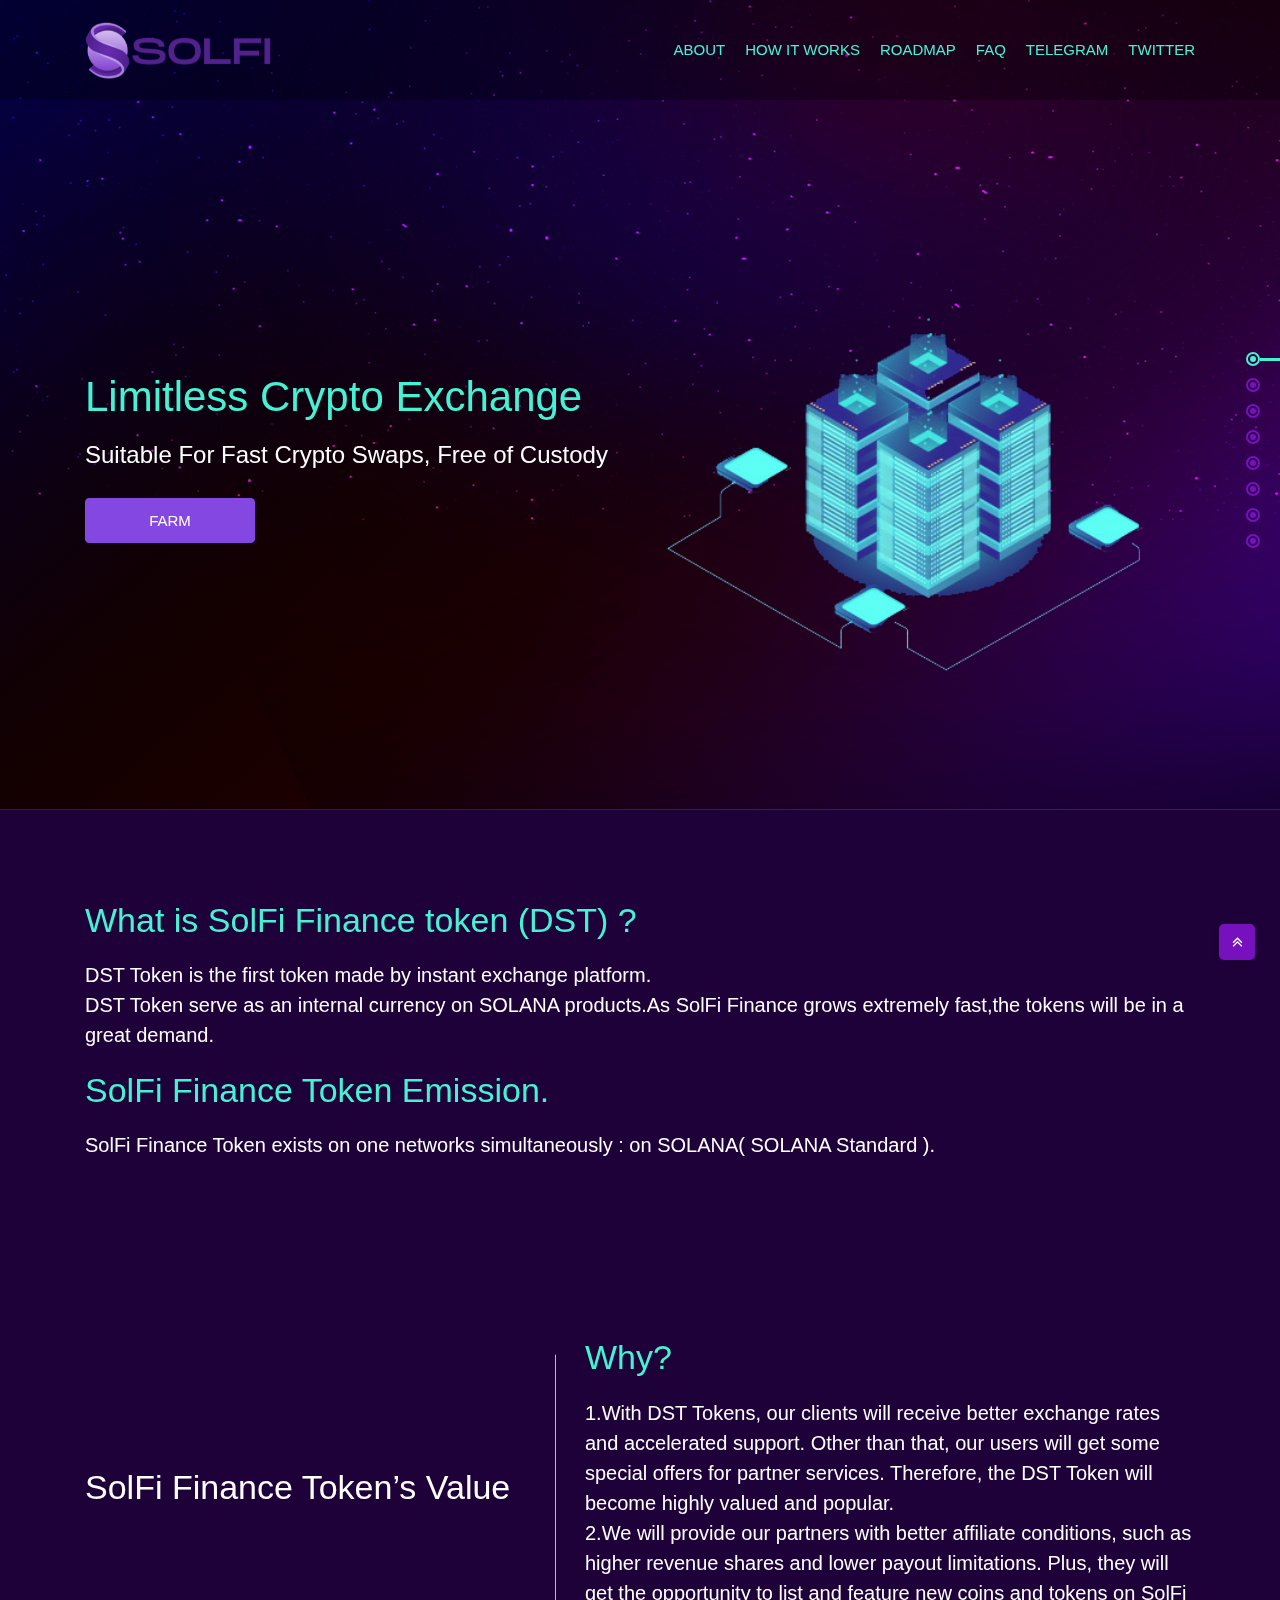
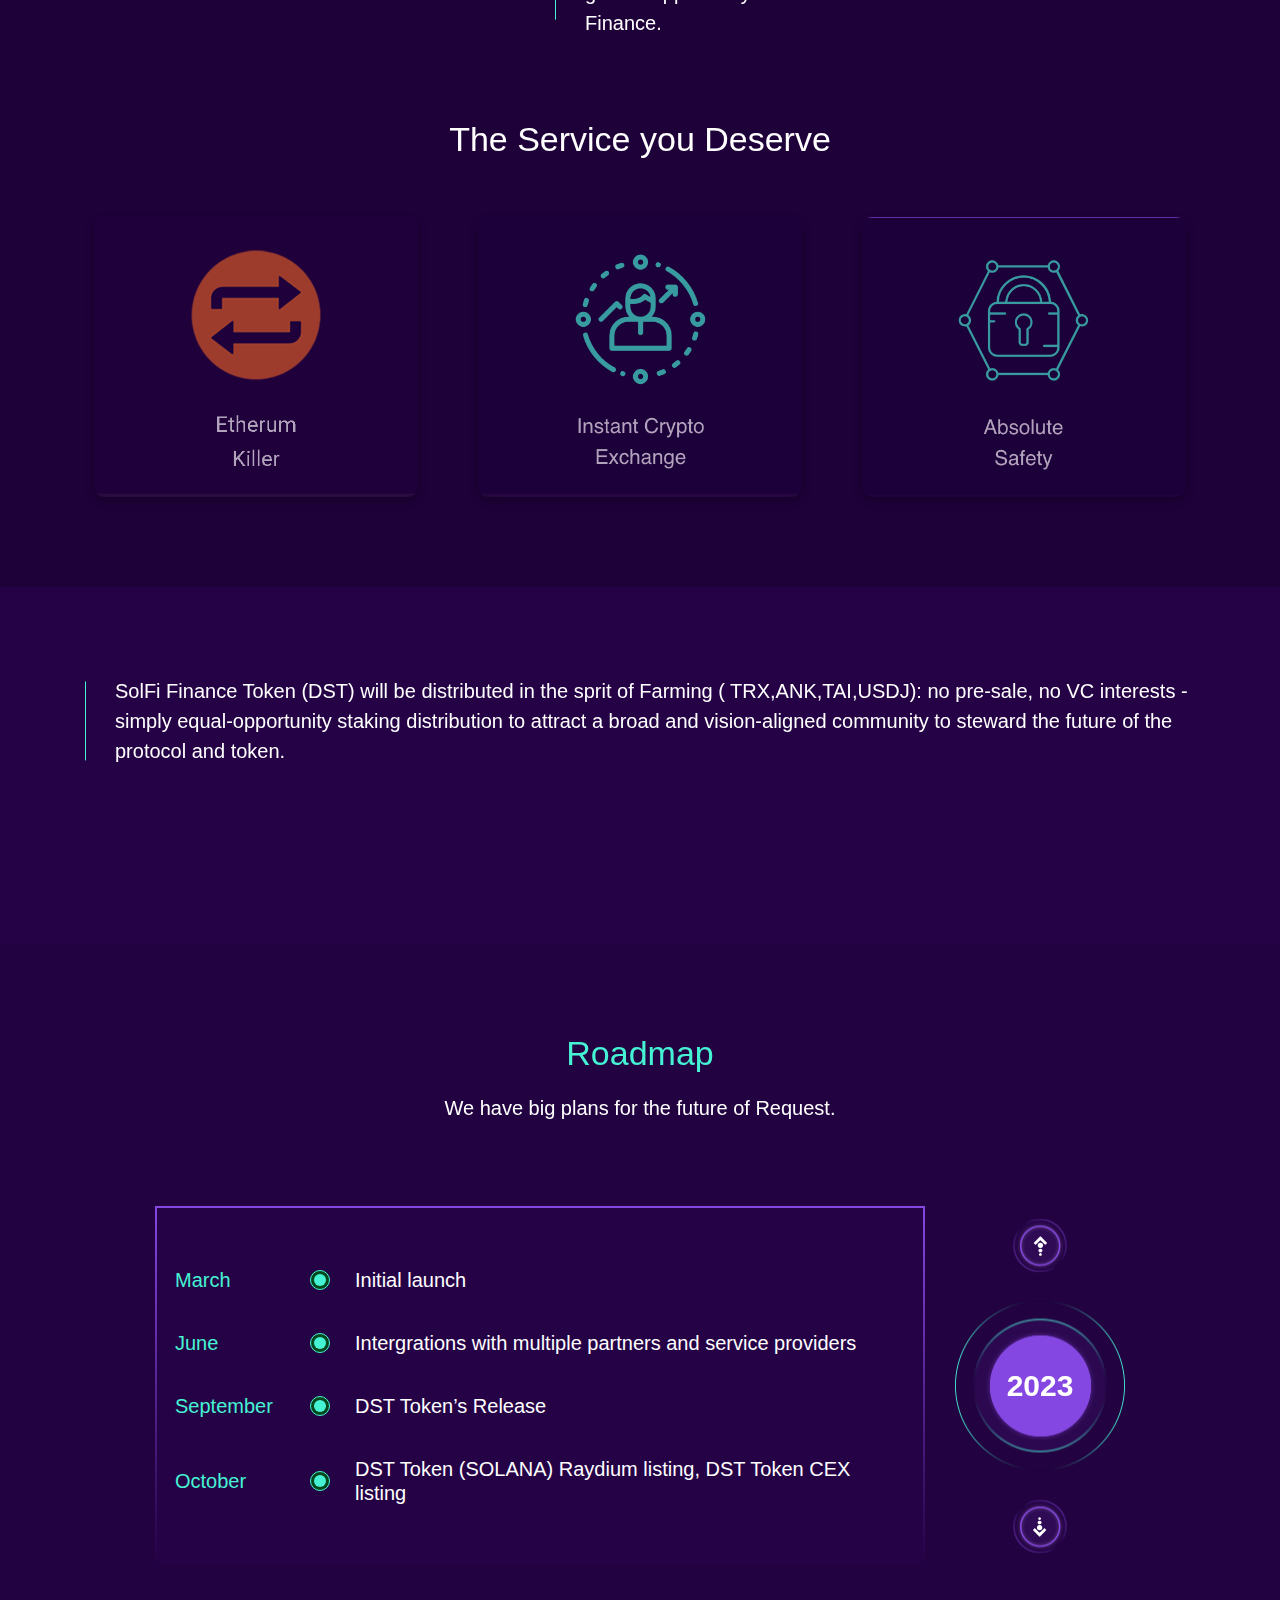
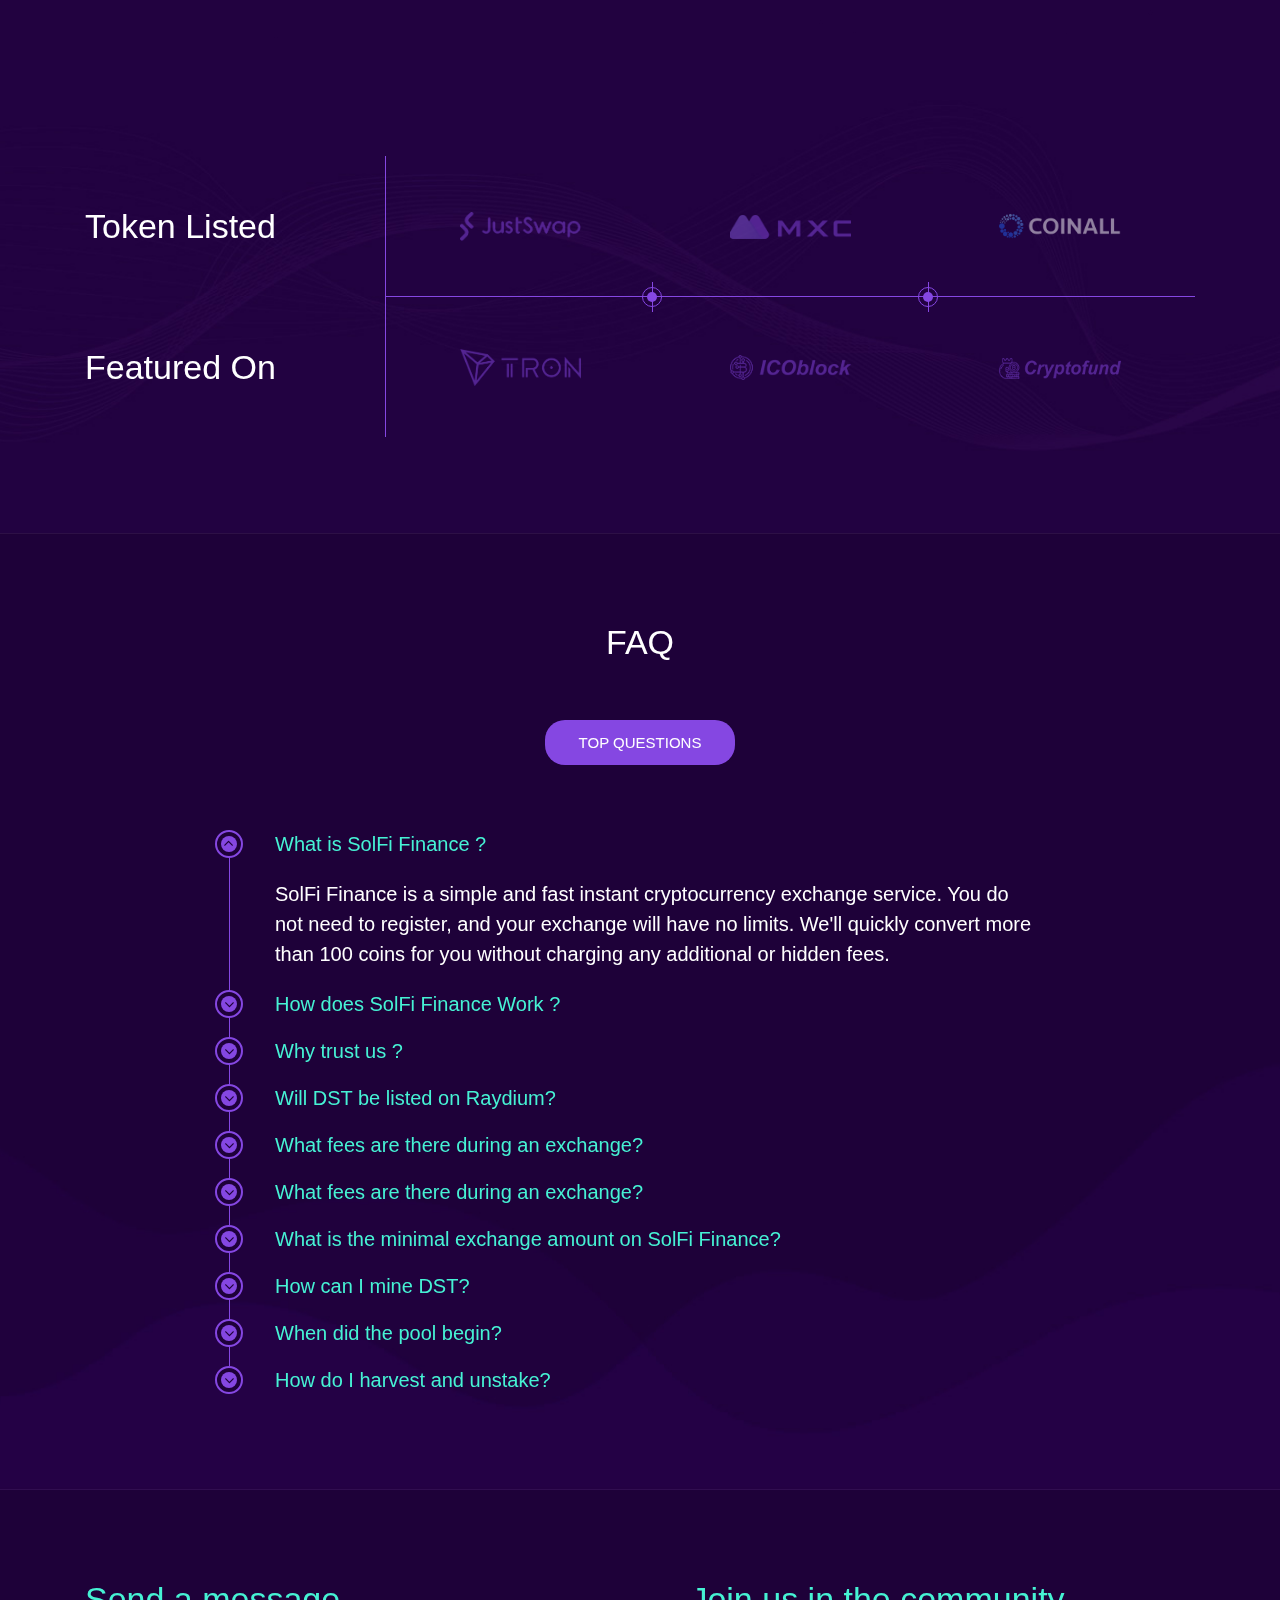
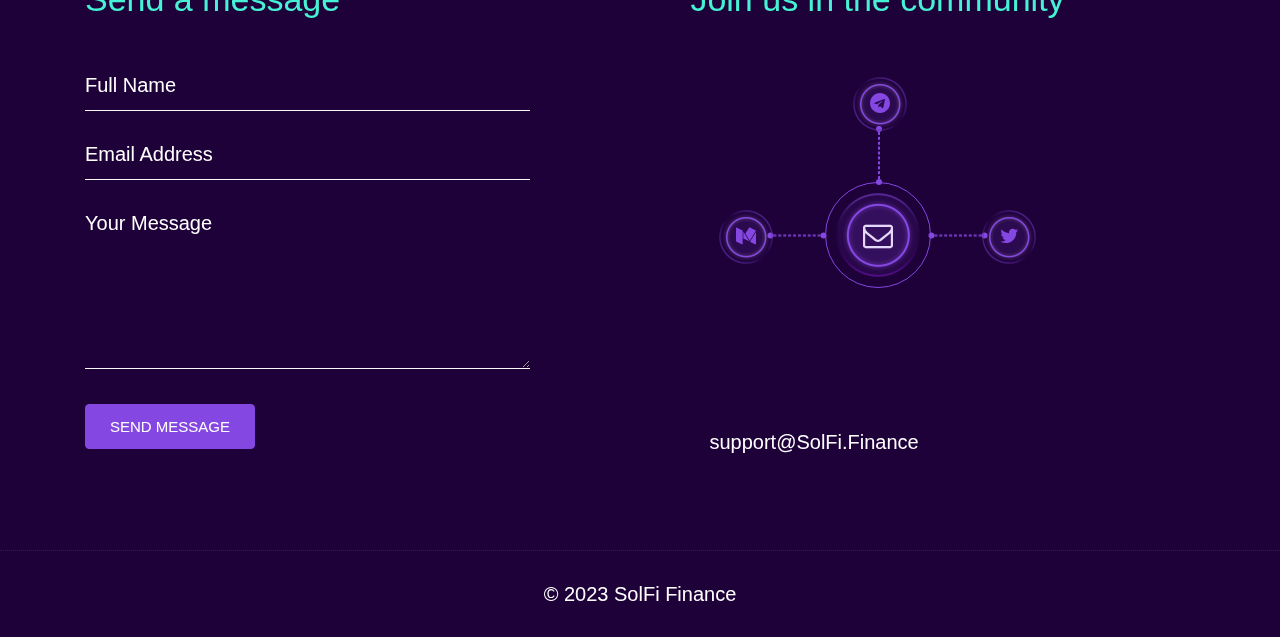
==== index.html @ f30165b2 "fix" ====
<!DOCTYPE html>
<html lang="en">

<head>
	<!-- Meta Tags -->
	<meta charset="utf-8">
	<meta http-equiv="x-ua-compatible" content="ie=edge">
	<meta name="viewport" content="width=device-width, initial-scale=1">
	<meta name="author" content="ThemeMarch">
	<!-- Page Title -->
	<title>SolFi Finance</title>
	<!-- Favicon Icon -->
	<link rel="icon" href="./assets/img/fi.png" type="image/png" sizes="96x96">
	<!-- Stylesheets -->
	<link rel="stylesheet" type="text/css" href="assets/css/plugins.css">
	<link rel="stylesheet" href="assets/css/bootstrap.min.css">
	<link rel="stylesheet" href="assets/css/animate.min.css">
	<link rel="stylesheet" href="assets/css/icofont.css">
	<link rel="stylesheet" href="assets/css/flaticon.css">
	<link rel="stylesheet" href="assets/css/fontawesome.min.css">
	<link rel="stylesheet" href="assets/css/slick.min.css">
	<link rel="stylesheet" href="assets/css/modal.video.min.css">
	<link rel="stylesheet" type="text/css" href="assets/css/style.css">
</head>

<body data-spy="scroll" data-target=".tm-section-active" class="tm-purple-color">
	<!-- Start Preloader -->
	<div id="tm-preloader">
		<div class="tm-preloader-in">
			<div class="bar bar-top"></div>
			<div class="bar bar-right"></div>
			<div class="bar bar-bottom"></div>
			<div class="bar bar-left"></div>
		</div>
	</div>
	<!-- End Preloader -->
	<!-- Start Site Header Wrap -->
	<header class="tm-site-header">
		<div class="tm-header-menu">
			<div class="container tm-header-menu-container">
				<div class="tm-site-branding">
					<!-- For Image Logo -->
					<a href="index" class="tm-logo-link">
						<img src="assets/img/logo.png" alt="" class="tm-logo">
						<img src="favicon.png" alt="" class="tm-mobile-logo">
					</a>
				</div>
				<nav class="tm-primary-nav tm-section-active">
					<ul class="tm-primary-nav-list">
						<li class="menu-item"><a href="#about" class="nav-link">About</a></li>
						<li class="menu-item"><a href="#howitworks" class="nav-link">How It Works</a></li>
						<!-- <li class="menu-item"><a href="farm" class="nav-link">Farm</a></li> -->
						<li class="menu-item"><a href="#roadmap" class="nav-link">Roadmap</a></li>
					
						<li class="menu-item"><a href="#faq" class="nav-link">Faq</a></li>
						<li class="menu-item"><a href="https://t.me/SolFinance_Chat" class="nav-link">Telegram</a></li>
						<li class="menu-item"><a href="https://twitter.com/SolFi_Finance" class="nav-link">Twitter</a></li>
					</ul>
				</nav>
			</div><!-- .tm-header-menu-container -->
		</div><!-- .tm-header-menu -->
	</header><!-- .tm-site-header -->
	<!-- End Site Header Wrap -->
	<div class="tm-section-active tm-fix-bar">
		<ul>
			<li><a href="#home" class="nav-link"></a></li>
			<li><a href="#about" class="nav-link"></a></li>
			<li><a href="#howitworks" class="nav-link"></a></li>
			<li><a href="#roadmap" class="nav-link"></a></li>
			<li><a href="#team" class="nav-link"></a></li>
			<li><a href="#featured-company" class="nav-link"></a></li>
			<li><a href="#faq" class="nav-link"></a></li>
			<li><a href="#tm-subscribe" class="nav-link"></a></li>
		</ul>
	</div>
	<!-- Start Hero Section -->
	<section class="tm-hero-section tm-style1 tm-bg" id="home"
		style="background-image: url(assets/img/hero-bg-v3.jpg);">
		<div class="container">
			<div class="row">
				<div class="col-lg-6">
					<div class="tm-hero-text center">
						<h2
							class="tm-hero-title tm-white-c tm-f42 tm-lg-f38 tm-fw-medium tm-m0 tm-lh60 col-xs-t-14 tm-md-f30 tm-md-lh40">
							Limitless Crypto Exchange</h2>
						<div class="empty-space col-xs-b10"></div>
						<h3 class="tm-hero-sub-title tm-white-c tm-f24 tm-m0 tm-lh36 tm-md-f18 tm-md-lh26">Suitable For
							Fast Crypto Swaps, Free of Custody</h3>
						<div class="empty-space col-xs-b25"></div>
						<div class="tm-btn-group">
							<a href="" class="tm-btn tm-style1">FARM</a>
						</div>
					</div>
				</div><!-- .col -->
				<div class="col-lg-6">
					<div class="tm-about-img-wrap center">
						<div class="tm-about-img">
							<img src="assets/img/about-img3.png" alt="" style="transform: scale(1.4);">
							<!-- <img src="assets/img/purple-ethereum1.png" alt="" class="tm-ethereum"> -->
						</div>
					</div>
				</div>
			</div>
		</div>
	</section>
	<!-- End Hero Section -->

	<!-- Start About Section -->
	<section class="tm-about-wrap" id="about">
		<div class="empty-space col-md-b90 col-xs-b55"></div>
		<div class="container">
			<div class="row">

				<div class="col-lg-12">
					<div class="tm-about">
						<h2 class="tm-m0 tm-lh40 col-xs-t-1 tm-md-f28 tm-md-lh35">What is
							SolFi Finance token (DST) ?</h2>
						<div class="empty-space col-md-b20 col-xs-b10"></div>
						<div class="tm-f20 tm-md-f15 tm-m0 tm-lh30 tm-md-lh20">DST Token is the first token made by
							instant exchange platform.</div>
						<div class="tm-f20 tm-md-f15 tm-m0 tm-lh30 tm-md-lh20">DST Token serve as an internal currency
							on SOLANA products.As SolFi Finance grows extremely fast,the tokens will be in a great demand.
						</div>
						<div class="empty-space col-md-b10 col-xs-b15"></div>
						<h2 class="tm-m0 tm-lh60 tm-md-f28 tm-md-lh34">SolFi Finance Token Emission.</h2>
						<div class="empty-space col-md-b10 col-xs-b10"></div>
						<div class="tm-about-text tm-f20 tm-md-f15 tm-lh32 tm-md-lh20 col-xs-t-1">
							<p>SolFi Finance Token exists on one networks simultaneously : on SOLANA( SOLANA Standard ).</p>
						</div>
					</div>
				</div><!-- .col -->
			</div>
		</div>
		<div class="empty-space col-md-b85 col-xs-b55"></div>
	</section>
	<!-- End About Section -->

	<!-- Start How it Works -->
	<section class="tm-ocher-work">
		<div class="empty-space col-md-b85 col-xs-b50"></div>
		<div class="container" id="howitworks">
			<div class="tm-section-heading tm-style1">
				<div class="tm-section-heading-left">
					<h2 class="tm-m0 tm-md-f28 tm-md-lh34">SolFi Finance Token’s Value</h2>
				</div>
				<div class="tm-section-heading-right">
					<h2 class="col-xs-b20 tm-md-f28 tm-md-lh34">Why?</h2>
					<div class="tm-f20 tm-md-f15 tm-lh30 tm-md-lh24">1.With DST Tokens, our clients will receive better
						exchange rates and accelerated support. Other than that, our users will get some special offers
						for partner services. Therefore, the DST Token will become highly valued and popular.</div>
					<div class="tm-f20 tm-md-f15 tm-lh30 tm-md-lh24">2.We will provide our partners with better
						affiliate
						conditions, such as higher revenue shares and lower payout limitations. Plus, they will get the
						opportunity to list and feature new coins and tokens on SolFi Finance.</div>
				</div>
			</div>
			<div class="empty-space col-md-b75 col-xs-b50"></div>
			<div class="tm-section-heading tm-style2">
				<h2 class="text-center col-xs-b2 col-xs-t-2 tm-md-f28 tm-md-lh34">The Service you Deserve</h2>
			</div>
			<div class="empty-space col-md-b55 col-xs-b35"></div>
		</div>
		<!-- <div class="container">
			<div class="row">
				<div class="col-lg-4 col-sm-6">
					<div class="tm-single-work">
						<div class="tm-single-work-icon"><i class="flaticon-ethereum"></i></div>
						<div class="tm-single-work-text tm-f20 tm-md-f18 tm-md-lh28 tm-lh30">Limitless<br>Exchanges
						</div>
					</div>

					<div class="empty-space col-md-b30 col-xs-b30"></div>
				</div>
				<div class="col-lg-4 col-sm-6">
					<div class="tm-single-work">
						<div class="tm-single-work-icon"><i class="flaticon-strategy"></i></div>
						<div class="tm-single-work-text tm-f20 tm-md-f18 tm-md-lh28 tm-lh30">Instant Crypto <br>
							Exchange</div>
					</div>
					<div class="empty-space col-md-b30 col-xs-b30"></div>
				</div>
				<div class="col-lg-4 col-sm-6">
					<div class="tm-single-work">
						<div class="tm-single-work-icon"><i class="flaticon-block"></i></div>
						<div class="tm-single-work-text tm-f20 tm-md-f18 tm-md-lh28 tm-lh30">Absolute <br> Safety</div>
					</div>
					<div class="empty-space col-md-b30 col-xs-b30"></div>
				</div>
			</div>
		</div> -->
		<div class="wrapper">
			<div class="cols">
				<div class="col-lg-4 col-sm-6" ontouchstart="this.classList.toggle('hover');">
					<div class="container" style="margin-bottom: 30px;">
						<div class="front" style="background-image: url(assets/img/Untitled8.png)">
						</div>
						<div class="back">
							<div class="inner">
								<p>Currently the fees for executing transactions in the ethereum network are very high,
									so we decided to develop the defi-swap project on SOL (SOLANA) platform with
									extremely low transaction fees and fast execution, SolFi Finance promises to become a
									FARM DApp extremely hot in the near future.</p>
							</div>
						</div>
					</div>
				</div>
				<div class="col-lg-4 col-sm-6" ontouchstart="this.classList.toggle('hover');">
					<div class="container" style="margin-bottom: 30px;">
						<div class="front" style="background-image: url(assets/img/Untitled2.png)">
							<div class="inner">
							</div>
						</div>
						<div class="back">
							<div class="inner">
								<p>Our service is built for simplicity and superspeed — we exchange crypto in 2 minutes
									on average. We also support Visa and MasterCard for fast and easy fiat-to-crypto
									purchases.</p>
							</div>
						</div>
					</div>
				</div>
				<div class="col-lg-4 col-sm-6" ontouchstart="this.classList.toggle('hover');">
					<div class="container" style="margin-bottom: 30px;">
						<div class="front" style="background-image: url(assets/img/Untitled3.png)">
							<div class="inner">
							</div>
						</div>
						<div class="back">
							<div class="inner">
								<p>Your safety is our top priority — as a non-custodial service, Raydium does not
									control your crypto assets. We do not store your funds or require registration.</p>
							</div>
						</div>
					</div>
				</div>


			</div>
		</div>
		<div class="empty-space col-md-b60 col-xs-b30"></div>
	</section>
	<!-- End How it Works -->

	<!-- Start Token Sale -->
	<section class="tm-token-sale tm-light-blue-bg" id="tokensale">
		<div class="empty-space col-md-b85 col-xs-b45"></div>
		<div class="container">
			<div class="tm-section-heading tm-style1 tm-color2">
				<div class="tm-section-heading-right">
					<div class="tm-f20 tm-md-f15 tm-lh30 tm-white-c tm-md-lh24">
						SolFi Finance Token (DST) will be distributed in the sprit of Farming ( TRX,ANK,TAI,USDJ): no pre-sale, no VC interests - 
						simply equal-opportunity staking distribution to attract a broad and vision-aligned community to steward the future of the protocol and token.
					</div>
				</div>
			</div>
			<div class="empty-space col-md-b75 col-xs-b50"></div>
		</div>
		<div class="empty-space col-md-b95 col-xs-b60"></div>
	</section>
	<!-- End Token Sale -->

	<!-- Start Road Map Section -->
	<section class="tm-roadmap-wrap tm-gray-bg tm-bg" id="roadmap">
		<div class="empty-space col-md-b90 col-xs-b55"></div>
		<div class='particle-network-animation'></div>
		<div class="container">
			<div class="tm-section-heading tm-style2 text-center col-xs-t-1">
				<h2 class="tm-f34 col-xs-b2 tm-md-f28 tm-md-lh34">Roadmap</h2>
				<div class="empty-space col-md-b25 col-xs-b10"></div>
				<div class="tm-f20 tm-md-f15 col-xs-t-4 col-xs-b1">We have big plans for the future of Request.</div>
			</div>
		</div>
		<div class="empty-space col-md-b85 col-xs-b45"></div>
		<div class="container">
			<div class="tm-green-roadmap">
				<div class="green-slider-nav-wrap">
					<div class="slider green-slider-nav">
						<div>
							<div class="tm-green-year"><span>2023</span></div>
						</div>
						<div>
							<div class="tm-green-year"><span>2024</span></div>
						</div>

					</div>
				</div>
				<div class="slider green-slider-for">
					<div>
						<div class="tm-green-roadmap-text">
							<div class="tm-green-roadmap-text-in">
								<div class="tm-gr-single-text">
									<div class="tm-gr-yr">March<span class="tm-gr-ball"></span></div>
									<div class="tm-gr-text">Initial launch</div>
								</div>
								<div class="tm-gr-single-text">
									<div class="tm-gr-yr">June<span class="tm-gr-ball"></span></div>
									<div class="tm-gr-text">Intergrations with multiple partners and service providers
									</div>
								</div>
								<div class="tm-gr-single-text">
									<div class="tm-gr-yr">September<span class="tm-gr-ball"></span></div>
									<div class="tm-gr-text">DST Token’s Release</div>
								</div>
								<div class="tm-gr-single-text">
									<div class="tm-gr-yr">October <span class="tm-gr-ball"></span>
									</div>
									<div class="tm-gr-text">DST Token (SOLANA) Raydium listing, DST Token CEX listing
									</div>
								</div>
							</div>
						</div>
					</div>
					<div>
						<div class="tm-green-roadmap-text">
							<div class="tm-green-roadmap-text-in">
								<div class="tm-gr-single-text">
									<div class="tm-gr-yr">January <span class="tm-gr-ball"></span></div>
									<div class="tm-gr-text">Support of up to 200 cryptocurrencies and tokens</div>
								</div>
								<div class="tm-gr-single-text">
									<div class="tm-gr-yr">February <span class="tm-gr-ball"></span></div>
									<div class="tm-gr-text">New infrastructure services introduction</div>
								</div>
								<div class="tm-gr-single-text">
									<div class="tm-gr-yr">March <span class="tm-gr-ball"></span></div>
									<div class="tm-gr-text">New feature introduction and DST Token use cases</div>
								</div>
								<div class="tm-gr-single-text">
									<div class="tm-gr-yr">April <span class="tm-gr-ball"></span></div>
									<div class="tm-gr-text">Support of up to 500 cryptocurrencies and tokens</div>
								</div>
							</div>
						</div>
					</div>

				</div>
			</div>
		</div>
		<div class="empty-space col-md-b95 col-xs-b60"></div>
	</section>
	<!-- End Road Map Section -->

	<!-- Start Team Section -->
 
	<!-- End Team Section -->

	<!-- Start Token Seciton -->
	<div class="tm-token-wrap tm-bg" id="featured-company"
		style="background-image: url(assets/img/token-list-bg2.jpg);">
		<div class="empty-space col-md-b95 col-xs-b60"></div>
		<div class="container">
			<div class="row">
				<div class="col-lg-12">
					<div class="tm-token">
						<h2 class="tm-token-heading tm-m0 tm-md-f28 tm-md-lh34">Token Listed</h2>
						<div class="tm-token-list">
							<div class="tm-single-token"><img src="assets/img/token13.png" alt=""></div>
							<div class="tm-single-token"><img src="assets/img/token14.png" alt=""></div>
							<div class="tm-single-token"><img src="assets/img/token15.png" alt=""></div>
						</div>
					</div><!-- .tm-token -->
					<div class="tm-token-bar">
						<span class="tm-bar-circle"></span>
						<span class="tm-bar-circle"></span>
					</div>
					<div class="tm-token">
						<h2 class="tm-token-heading tm-m0 tm-md-f28 tm-md-lh34">Featured On</h2>
						<div class="tm-token-list">
							<div class="tm-single-token"><img src="assets/img/token16.png" alt=""></div>
							<div class="tm-single-token"><img src="assets/img/token17.png" alt=""></div>
							<div class="tm-single-token"><img src="assets/img/token18.png" alt=""></div>
						</div>
					</div><!-- .tm-token -->
				</div>
			</div>
		</div>
		<div class="empty-space col-md-b95 col-xs-b60"></div>
	</div>
	<!-- End Token Seciton -->

	<!-- Start FAQ Section -->
	<section class="tm-faq-wrap tm-bg" id="faq" style="background-image: url(assets/img/faq-bg1.jpg);">
		<div class="empty-space col-md-b90 col-xs-b55"></div>
		<h2 class="text-center col-xs-b2 tm-light-blue-c col-xs-t-1 tm-md-f28 tm-md-lh34">FAQ
		</h2>
		<div class="empty-space col-md-b55 col-xs-b35"></div>
		<div class="container">
			<div class="row">
				<div class="col-lg-12">
					<div class="tabs animated-fade">
						<ul class="tab-links">
							<li class="active"><a href="#top-question">Top Questions</a></li>
						</ul>
						<div class="tab-content">
							<div id="top-question" class="tab active">
								<div class="tm-faq">
									<div class="accordian-wrapper">
										<div class="single-accordian">
											<h3 class="accordian-head tm-light-blue-c tm-f20 tm-md-f16">What is SolFi Finance
												?
											</h3>
											<div class="accordian-body">SolFi Finance is a simple and fast instant
												cryptocurrency exchange service. You do not need to register, and your
												exchange will have no limits. We'll quickly convert more than 100 coins
												for you without charging any additional or hidden fees.</div>
										</div><!-- .single-accordian -->
										<div class="single-accordian">
											<h3 class="accordian-head tm-light-blue-c tm-f20 tm-md-f16">How does
												SolFi Finance Work ?</h3>
											<div class="accordian-body">SolFi Finance is integrated into multiple
												cryptocurrency trading platforms, including Binance, Bitfinex, Huobi,
												and OKEx. At the moment of the trade, we’ll choose the best exchange
												rate on the market at any given moment and offer it to you.</div>
										</div><!-- .single-accordian -->
										<div class="single-accordian">
											<h3 class="accordian-head tm-light-blue-c tm-f20 tm-md-f16">Why trust us ?
											</h3>
											<div class="accordian-body">Created by a team of experienced blockchain
												developers, SolFi Finance is a fully secure service with a twist — we’re
												completely registration-free. This allows our clients to avoid
												identification or financial theft. We offer the best rates on the
												market, as we use reliable cryptocurrency trading platforms.</div>
										</div><!-- .single-accordian -->
										<div class="single-accordian">
											<h3 class="accordian-head tm-light-blue-c tm-f20 tm-md-f16">Will DST be
												listed on Raydium? </h3>
											<div class="accordian-body">Yes.</div>
										</div><!-- .single-accordian -->
										<div class="single-accordian">
											<h3 class="accordian-head tm-light-blue-c tm-f20 tm-md-f16">What fees are
												there during an exchange?</h3>
											<div class="accordian-body">The processing speed ranges from about two to
												twenty minutes, depending on how long it takes for a block to happen in
												the network. Most orders process in just a few minutes. If the
												transaction is large (more than 1 BTC or equivalent), processing it may
												take a little longer, depending on the size of your transaction and the
												capacity of the block. We boast the highest exchange speeds on the
												market thanks to our revolutionary trading algorithms.</div>
										</div><!-- .single-accordian -->
										<div class="single-accordian">
											<h3 class="accordian-head tm-light-blue-c tm-f20 tm-md-f16">What fees are
												there during an exchange?</h3>
											<div class="accordian-body">The process of exchanging crypto consists of
												many different steps, and during those steps, various fees are charged.
												These are the possible ones:<br>
												- network fee for the deposit transaction from a customer's wallet;<br>
												- network fee for transferring coins to our liquidity provider;<br>
												- trading fees that our liquidity providers charge;<br>
												- network fee for sending the exchanged funds to the customer. The fees
												vary depending on the currency and the exchange amount. For every swap,
												SolFi Finance finds the fastest and most user-profitable way to execute an
												exchange. It is crucial to us that the final amount you receive is as
												close to the estimate as possible. That's why we calcutate all the
												possible fees for every transaction very thoroughly and include them in
												the estimate.
											</div>
										</div><!-- .single-accordian -->
										<div class="single-accordian">
											<h3 class="accordian-head tm-light-blue-c tm-f20 tm-md-f16">What is the
												minimal exchange amount on SolFi Finance?</h3>
											<div class="accordian-body">There is no upper limit for cryptocurrency
												exchanges on SolFi Finance. However, there are lower limits: they are
												different for each coin and range from ~$1.7 to $20. We’re working on
												lowering the minimal exchange amounts for all the coins available on
												SolFi Finance. If the deposit you’ve sent us is less than the minimum
												exchange amount, we will not be able to finish the exchange and
												guarantee a refund.</div>
										</div><!-- .single-accordian -->
										<div class="single-accordian">
											<h3 class="accordian-head tm-light-blue-c tm-f20 tm-md-f16"> How can I mine
												DST?</h3>
											<div class="accordian-body">You will need TronLink to farm DST. Choose the
												pool and click on Approve. Wait for a few seconds and you will see stake
												options.
											</div>
										</div><!-- .single-accordian -->
										<div class="single-accordian">
											<h3 class="accordian-head tm-light-blue-c tm-f20 tm-md-f16">When did the
												pool begin?</h3>
											<div class="accordian-body">The #TRX #TAI #ANK and #USDJ pool began
												at 2020–09–04 17:00 PM UTC time.

											</div>
										</div><!-- .single-accordian -->
										<div class="single-accordian">
											<h3 class="accordian-head tm-light-blue-c tm-f20 tm-md-f16">How do I harvest
												and unstake? </h3>
											<div class="accordian-body">Click the harvest and all your staked assets &
												earnings
												for that pool will be transferred to your TronLink address.
											</div>
										</div><!-- .single-accordian -->
									</div>
								</div><!-- .tm-faq -->
							</div>
						</div>
					</div>
				</div><!-- .col -->
			</div>
		</div>
		<div class="empty-space col-md-b85 col-xs-b50"></div>
	</section>
	<!-- End FAQ Section -->

	<!-- <section class="tm-subscribe-wrap tm-bg" id="tm-subscribe"
		style="background-image: url(assets/img/purple-subscribe.jpg);">
		<div class="empty-space col-md-b90 col-xs-b55"></div>
		<div class="container">
			<div class="row">
				<div class="offset-lg-2 col-lg-8">
					<form class="mailchimp subscribe-form text-center" action="#">
						<h2 class="col-xs-b2 col-xs-t-1 tm-md-f28 tm-md-lh34">Enter your email address for newsletter
							<br>
							subscription</h2>
						<div class="empty-space col-md-b25 col-xs-b25"></div>
						<input type="email" name="subscribe" id="subscriber-email" placeholder="Your email address">
						<div class="empty-space col-md-b35 col-xs-b35"></div>
						<button type="submit" id="subscribe-button"
							class="tm-btn col-xs-b1"><span>SUBSCRIBE</span></button>
						<h5 class="subscription-success"> .</h5>
						<h5 class="subscription-error"> .</h5>
						<label class="subscription-label" for="subscriber-email"></label>
					</form>
				</div>
			</div>
		</div>
		<div class="empty-space col-md-b95 col-xs-b60"></div>
	</section> -->

	<!-- Start Siter Footer -->
	<footer class="tm-site-footer tm-bg" id="footer">
		<div class="empty-space col-md-b90 col-xs-b55"></div>
		<div class="tm-top-footer">
			<div class="container">
				<div class="row">
					<div class="col-lg-5">
						<h2 class="tm-footer-bar col-xs-b2 tm-light-blue-c col-xs-t-1 tm-md-f28 tm-md-lh34">Send a
							message</h2>
						<div class="empty-space col-md-b55 col-xs-b30"></div>
						<form action="#" class="contact-form col-xs-b1" method="post" id="contact-form">
							<div class="tm-form-field">
								<input type="text" id="name" name="name" required>
								<span class="bar"></span>
								<label>Full Name</label>
							</div>
							<div class="tm-form-field">
								<input type="text" id="email" name="email" required>
								<span class="bar"></span>
								<label>Email Address</label>
							</div>
							<div class="tm-form-field">
								<textarea cols="30" rows="10" id="msg" name="msg" required></textarea>
								<span class="bar"></span>
								<label>Your Message</label>
							</div>
							<button class="tm-btn" type="submit" id="submit" name="submit">
								<span>Send Message</span>
							</button>
						</form>
						<div id="tm-alert"></div>
					</div>
					<div class="col-lg-7">
						<h2 class="tm-footer-bar col-xs-b2 tm-light-blue-c text-center col-xs-t-1 tm-md-f28 tm-md-lh34">
							Join us in the community</h2>
						<div class="empty-space col-md-b55 col-xs-b40"></div>
						<div class="tm-social-btn-wrap tm-style1 col-xs-b1">
							<div class="tm-socil-bar-wrap">
								<div class="tm-socil-bar bar2"></div>
								<div class="tm-socil-bar bar3"></div>
								<div class="tm-socil-bar bar4"></div>
							</div>
							<div class="tm-single-social-btn tm-active">
								<a href="#" class="tm-email-btn"><span><i class="fa fa-envelope-o"></i></span></a>
								<div class="tm-social-btn-text">support@SolFi.Finance</div>
							</div>

							<div class="tm-single-social-btn">
								<a href="https://twitter.com/SolFi_Finance" class="tm-social-btn tm-twitter"><span><i
											class="fa fa-twitter"></i></span></a>
								<div class="tm-social-btn-text">Twitter</div>
							</div>

							<div class="tm-single-social-btn">
								<a href="https://t.me/SolFinance_Chat" class="tm-social-btn tm-telegram"><span><i
											class="fa fa-telegram"></i></span></a>
								<div class="tm-social-btn-text">Telegram</div>
							</div>

							<div class="tm-single-social-btn">
								<a href="https://medium.com/@SolFiFinanceyfi" class="tm-social-btn tm-github"><span><i
											class="fa fa-medium"></i></span></a>
								<div class="tm-social-btn-text">Medium</div>
							</div>

						</div>
						<div class="empty-space col-md-b60 col-xs-b60"></div>
					</div>
				</div>
			</div>
		</div>
		<div class="empty-space col-md-b95 col-xs-b55"></div>
		<div class="tm-copyright tm-white-c tm-f20 tm-md-f15">
			<div class="container">© 2023 SolFi Finance</div>
		</div>
	</footer>
	<!-- End Siter Footer -->


	<!-- Scroll Up -->
	<div id='scrollup'><i class="fa fa-angle-double-up"></i></div>

	<!-- Scripts -->
	<script src="assets/js/vendor/modernizr-3.5.0.min.js"></script>
	<script src="assets/js/vendor/jquery-1.12.4.min.js"></script>
	<script src="assets/js/bootstrap.min.js"></script>
	<script src="assets/js/smoothScroll.min.js"></script>
	<script src="assets/js/jQuery.easing.min.js"></script>
	<script src="assets/js/wow.min.js"></script>
	<script src="assets/js/particles.min.js"></script>
	<script src="assets/js/mailchimp.min.js"></script>
	<script src="assets/js/slick.min.js"></script>
	<script src="assets/js/modal.video.min.js"></script>
	<script src="assets/js/particles.min.js"></script>
	<script src="assets/js/main.js"></script>
</body>

</html>
---- assets/css/icofont.css ----
/*! 
* @package IcoFont 
* @version 1.0.1 
* @author IcoFont https://icofont.com 
* @copyright Copyright (c) 2015 - 2018 IcoFont 
* @license - https://icofont.com/license/
*/

@font-face
{
 
  font-family: "IcoFont";
font-weight: normal;
font-style: "Regular";
src: url("../fonts/icofont.woff2") format("woff2"),
url("../fonts/icofont.woff") format("woff");
}

[class^="icofont-"], [class*=" icofont-"]
{
  font-family: 'IcoFont' !important;
  speak: none;
  font-style: normal;
  font-weight: normal;
  font-variant: normal;
  text-transform: none;
  white-space: nowrap;
  word-wrap: normal;
  direction: ltr;
  line-height: 1;
/* Better Font Rendering =========== */
  -webkit-font-feature-settings: "liga";
  -webkit-font-smoothing: antialiased;
}

.icofont-bubble-left:before
{
  content: "\ea64";
}

.icofont-bubble-right:before
{
  content: "\ea65";
}

.icofont-play-alt-3:before
{
  content: "\eca8";
}

.icofont-xs
{
  font-size: .5em;
}

.icofont-sm
{
  font-size: .75em;
}

.icofont-md
{
  font-size: 1.25em;
}

.icofont-lg
{
  font-size: 1.5em;
}

.icofont-1x
{
  font-size: 1em;
}

.icofont-2x
{
  font-size: 2em;
}

.icofont-3x
{
  font-size: 3em;
}

.icofont-4x
{
  font-size: 4em;
}

.icofont-5x
{
  font-size: 5em;
}

.icofont-6x
{
  font-size: 6em;
}

.icofont-7x
{
  font-size: 7em;
}

.icofont-8x
{
  font-size: 8em;
}

.icofont-9x
{
  font-size: 9em;
}

.icofont-10x
{
  font-size: 10em;
}

.icofont-fw
{
  text-align: center;
  width: 1.25em;
}

.icofont-ul
{
  list-style-type: none;
  padding-left: 0;
  margin-left: 0;
}

.icofont-ul > li
{
  position: relative;
  line-height: 2em;
}

.icofont-ul > li .icofont
{
  display: inline-block;
  vertical-align: middle;
}

.icofont-border
{
  border: solid 0.08em #f1f1f1;
  border-radius: .1em;
  padding: .2em .25em .15em;
}

.icofont-pull-left
{
  float: left;
}

.icofont-pull-right
{
  float: right;
}

.icofont.icofont-pull-left
{
  margin-right: .3em;
}

.icofont.icofont-pull-right
{
  margin-left: .3em;
}

.icofont-spin
{
  -webkit-animation: icofont-spin 2s infinite linear;
  animation: icofont-spin 2s infinite linear;
  display: inline-block;
}

.icofont-pulse
{
  -webkit-animation: icofont-spin 1s infinite steps(8);
  animation: icofont-spin 1s infinite steps(8);
  display: inline-block;
}

@-webkit-keyframes icofont-spin
{
  0%
  {
    -webkit-transform: rotate(0deg);
    transform: rotate(0deg);
  }

  100%
  {
    -webkit-transform: rotate(360deg);
    transform: rotate(360deg);
  }
}

@keyframes icofont-spin
{
  0%
  {
    -webkit-transform: rotate(0deg);
    transform: rotate(0deg);
  }

  100%
  {
    -webkit-transform: rotate(360deg);
    transform: rotate(360deg);
  }
}

.icofont-rotate-90
{
  -ms-filter: "progid:DXImageTransform.Microsoft.BasicImage(rotation=1)";
  -webkit-transform: rotate(90deg);
  transform: rotate(90deg);
}

.icofont-rotate-180
{
  -ms-filter: "progid:DXImageTransform.Microsoft.BasicImage(rotation=2)";
  -webkit-transform: rotate(180deg);
  transform: rotate(180deg);
}

.icofont-rotate-270
{
  -ms-filter: "progid:DXImageTransform.Microsoft.BasicImage(rotation=3)";
  -webkit-transform: rotate(270deg);
  transform: rotate(270deg);
}

.icofont-flip-horizontal
{
  -ms-filter: "progid:DXImageTransform.Microsoft.BasicImage(rotation=0, mirror=1)";
  -webkit-transform: scale(-1, 1);
  transform: scale(-1, 1);
}

.icofont-flip-vertical
{
  -ms-filter: "progid:DXImageTransform.Microsoft.BasicImage(rotation=2, mirror=1)";
  -webkit-transform: scale(1, -1);
  transform: scale(1, -1);
}

.icofont-flip-horizontal.icofont-flip-vertical
{
  -ms-filter: "progid:DXImageTransform.Microsoft.BasicImage(rotation=2, mirror=1)";
  -webkit-transform: scale(-1, -1);
  transform: scale(-1, -1);
}

:root .icofont-rotate-90,
	:root .icofont-rotate-180,
	:root .icofont-rotate-270,
	:root .icofont-flip-horizontal,
	:root .icofont-flip-vertical
{
  -webkit-filter: none;
  filter: none;
  display: inline-block;
}

.icofont-inverse
{
  color: #fff;
}

.sr-only
{
  border: 0;
  clip: rect(0, 0, 0, 0);
  height: 1px;
  margin: -1px;
  overflow: hidden;
  padding: 0;
  position: absolute;
  width: 1px;
}

.sr-only-focusable:active,
	.sr-only-focusable:focus
{
  clip: auto;
  height: auto;
  margin: 0;
  overflow: visible;
  position: static;
  width: auto;
}
---- assets/css/flaticon.css ----
/*
  	Flaticon icon font: Flaticon
  	Creation date: 13/08/2018 10:19
  	*/

@font-face {
  font-family: "Flaticon";
  src: url("../fonts/Flaticon.eot");
  src: url("../fonts/Flaticond41d.eot?#iefix") format("embedded-opentype"),
       url("../fonts/Flaticon.woff") format("woff"),
       url("../fonts/Flaticon.ttf") format("truetype"),
       url("../fonts/Flaticon.html#Flaticon") format("svg");
  font-weight: normal;
  font-style: normal;
}

@media screen and (-webkit-min-device-pixel-ratio:0) {
  @font-face {
    font-family: "Flaticon";
    src: url("Flaticon.html#Flaticon") format("svg");
  }
}

[class^="flaticon-"]:before, [class*=" flaticon-"]:before,
[class^="flaticon-"]:after, [class*=" flaticon-"]:after {   
  font-family: Flaticon;
        font-size: 20px;
font-style: normal;
margin-left: 20px;
}

.flaticon-locked:before { content: "\f100"; }
.flaticon-block:before { content: "\f101"; }
.flaticon-ethereum:before { content: "\f102"; }
.flaticon-decentralized:before { content: "\f103"; }
.flaticon-strategy:before { content: "\f104"; }
.flaticon-profile:before { content: "\f105"; }
.flaticon-play-button:before { content: "\f106"; }
.flaticon-lock:before { content: "\f107"; }
.flaticon-mail:before { content: "\f108"; }
---- assets/css/modal.video.min.css ----
/**
 * Modal Video CSS
*/
@-webkit-keyframes modal-video{from{opacity:0}to{opacity:1}}
@keyframes modal-video{from{opacity:0}to{opacity:1}}@-webkit-keyframes modal-video-inner{from{-webkit-transform:translate(0, 100px);transform:translate(0, 100px)}to{-webkit-transform:translate(0, 0);transform:translate(0, 0)}}@keyframes modal-video-inner{from{-webkit-transform:translate(0, 100px);transform:translate(0, 100px)}to{-webkit-transform:translate(0, 0);transform:translate(0, 0)}}.modal-video{position:fixed;top:0;left:0;width:100%;height:100%;background-color:rgba(0,0,0,0.5);z-index:1000000;cursor:pointer;opacity:1;-webkit-animation-timing-function:ease-out;animation-timing-function:ease-out;-webkit-animation-duration:.3s;animation-duration:.3s;-webkit-animation-name:modal-video;animation-name:modal-video;-webkit-transition:opacity .3s ease-out;transition:opacity .3s ease-out}.modal-video-close{opacity:0}.modal-video-close .modal-video-movie-wrap{-webkit-transform:translate(0, 100px);transform:translate(0, 100px)}.modal-video-body{max-width:940px;width:100%;height:100%;margin:0 auto;display:table}.modal-video-inner{display:table-cell;vertical-align:middle;width:100%;height:100%}.modal-video-movie-wrap{width:100%;height:0;position:relative;padding-bottom:56.25%;background-color:#333;-webkit-animation-timing-function:ease-out;animation-timing-function:ease-out;-webkit-animation-duration:.3s;animation-duration:.3s;-webkit-animation-name:modal-video-inner;animation-name:modal-video-inner;-webkit-transform:translate(0, 0);transform:translate(0, 0);-webkit-transition:-webkit-transform .3s ease-out;transition:-webkit-transform .3s ease-out;transition:transform .3s ease-out;transition:transform .3s ease-out, -webkit-transform .3s ease-out}.modal-video-movie-wrap iframe{position:absolute;top:0;left:0;width:100%;height:100%}.modal-video-close-btn{position:absolute;z-index:2;top:-35px;right:-35px;display:inline-block;width:35px;height:35px;overflow:hidden;border:none;background:transparent}.modal-video-close-btn:before{-webkit-transform:rotate(45deg);transform:rotate(45deg)}.modal-video-close-btn:after{-webkit-transform:rotate(-45deg);transform:rotate(-45deg)}.modal-video-close-btn:before,.modal-video-close-btn:after{content:'';position:absolute;height:2px;width:100%;top:50%;left:0;margin-top:-1px;background:#fff;border-radius:5px;margin-top:-6px}
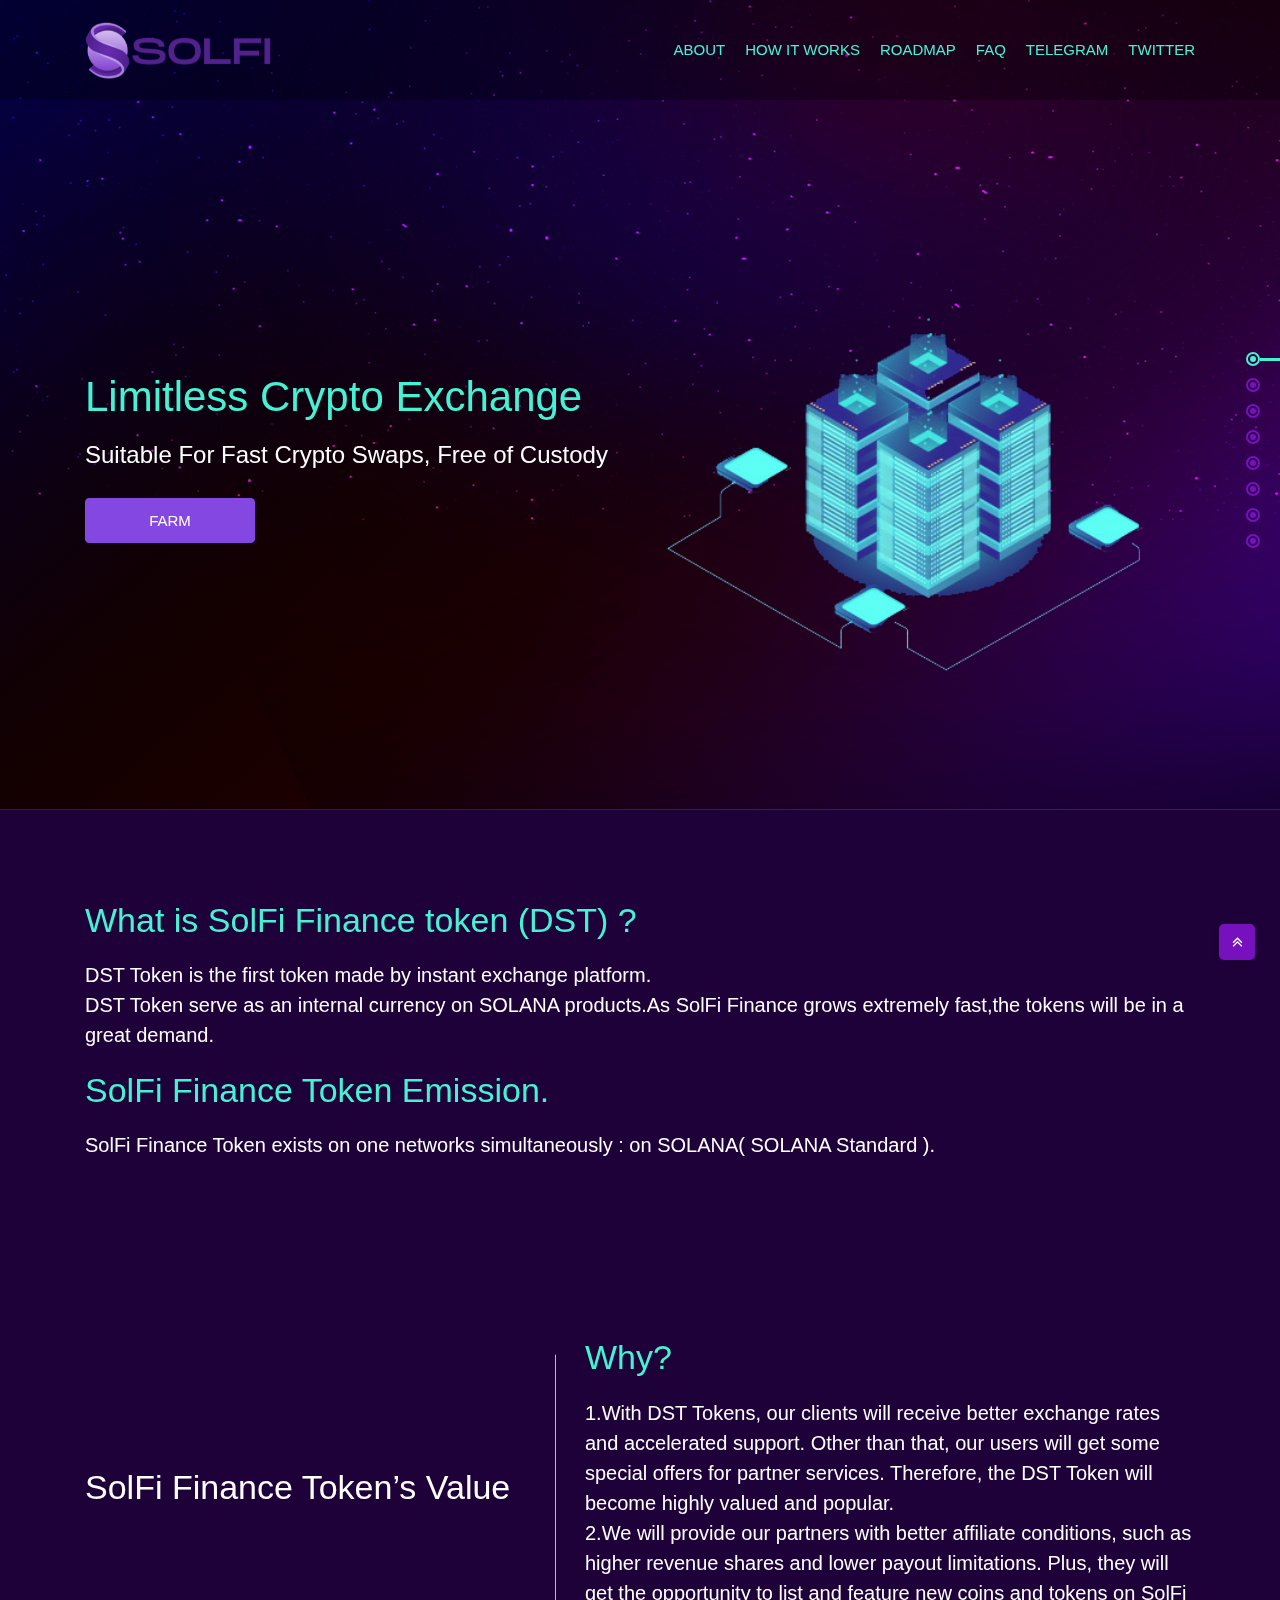
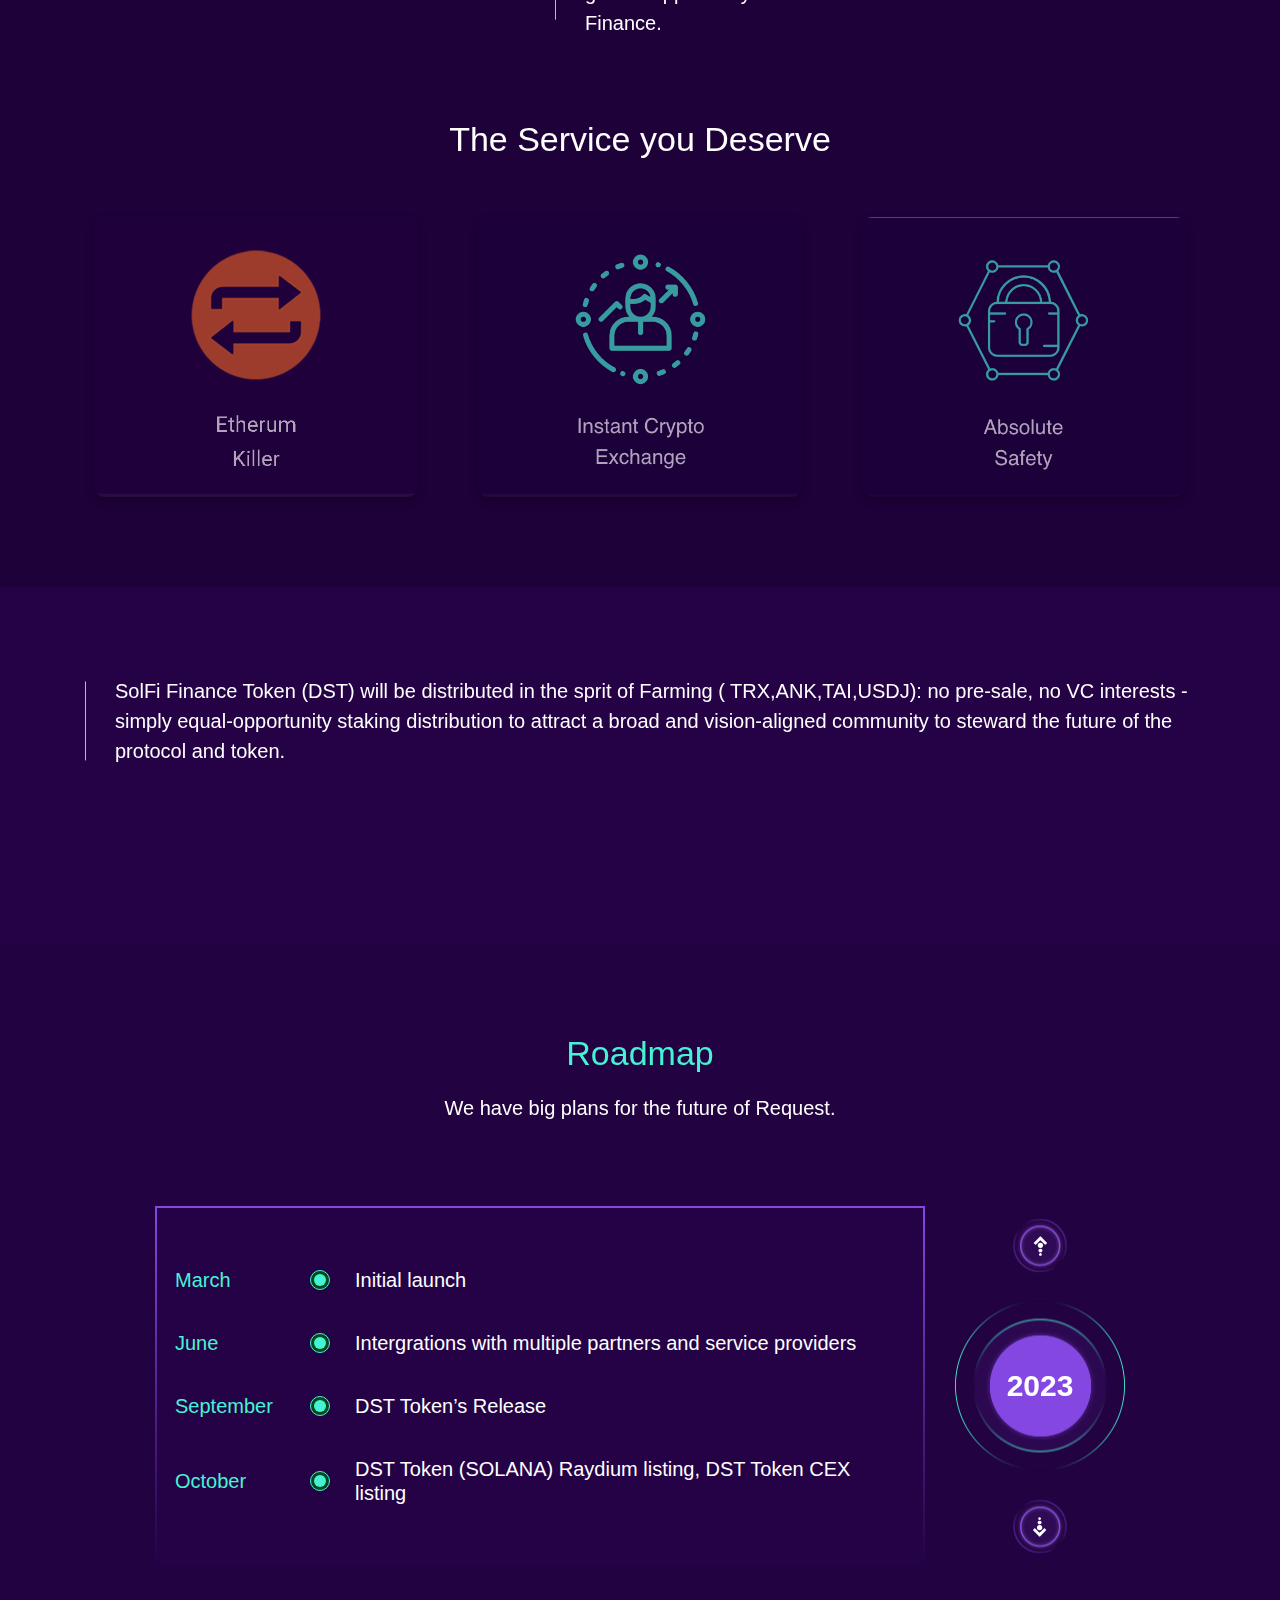
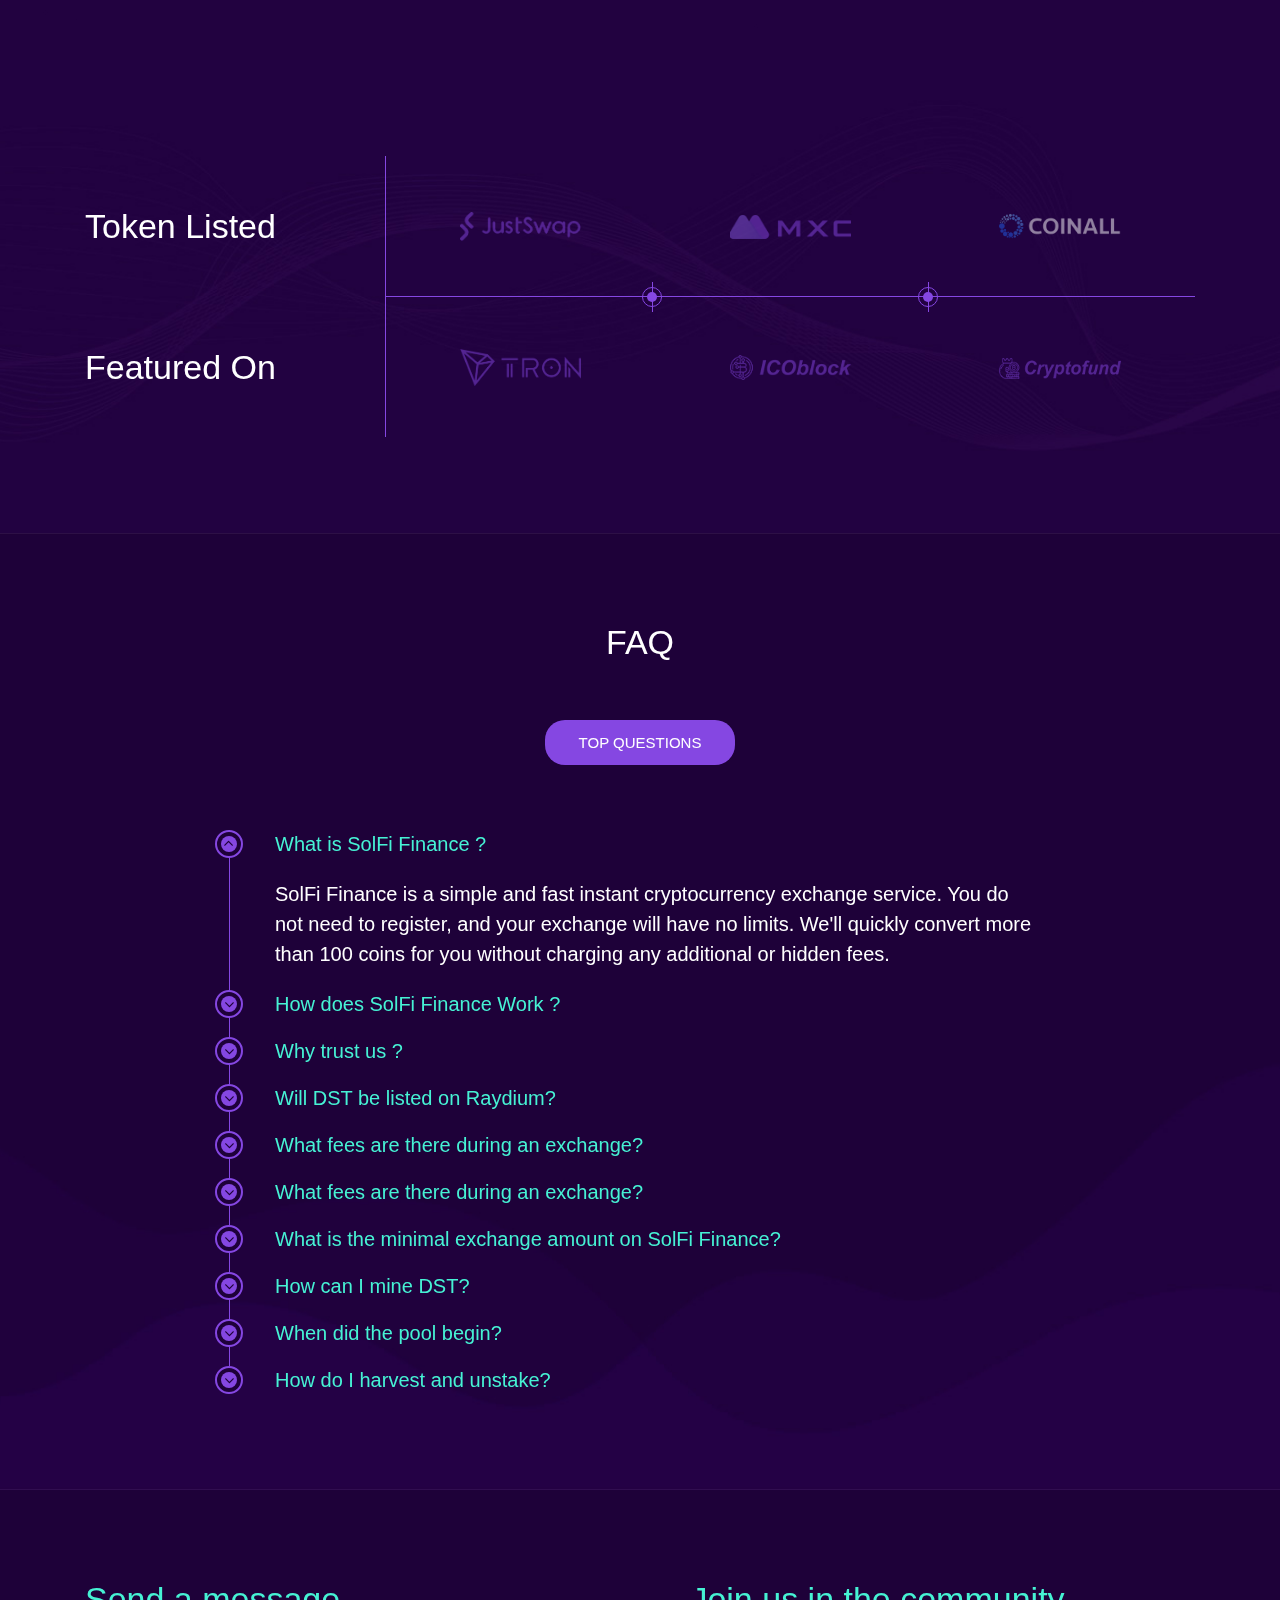
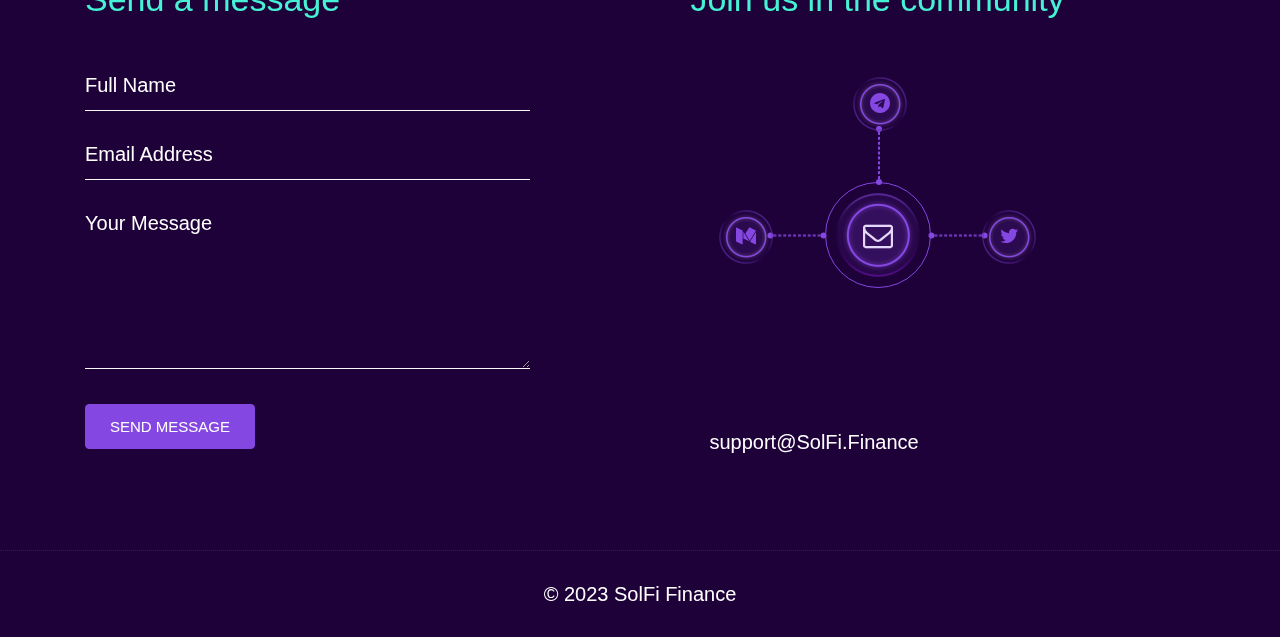
==== commit 3dae63ee: "fix" ====
--- a/index.html
+++ b/index.html
@@ -469,7 +469,7 @@
 										<div class="single-accordian">
 											<h3 class="accordian-head tm-light-blue-c tm-f20 tm-md-f16"> How can I mine
 												DST?</h3>
-											<div class="accordian-body">You will need TronLink to farm DST. Choose the
+											<div class="accordian-body">You will need Phantom to farm DST. Choose the
 												pool and click on Approve. Wait for a few seconds and you will see stake
 												options.
 											</div>
@@ -487,7 +487,7 @@
 												and unstake? </h3>
 											<div class="accordian-body">Click the harvest and all your staked assets &
 												earnings
-												for that pool will be transferred to your TronLink address.
+												for that pool will be transferred to your Phantom address.
 											</div>
 										</div><!-- .single-accordian -->
 									</div>
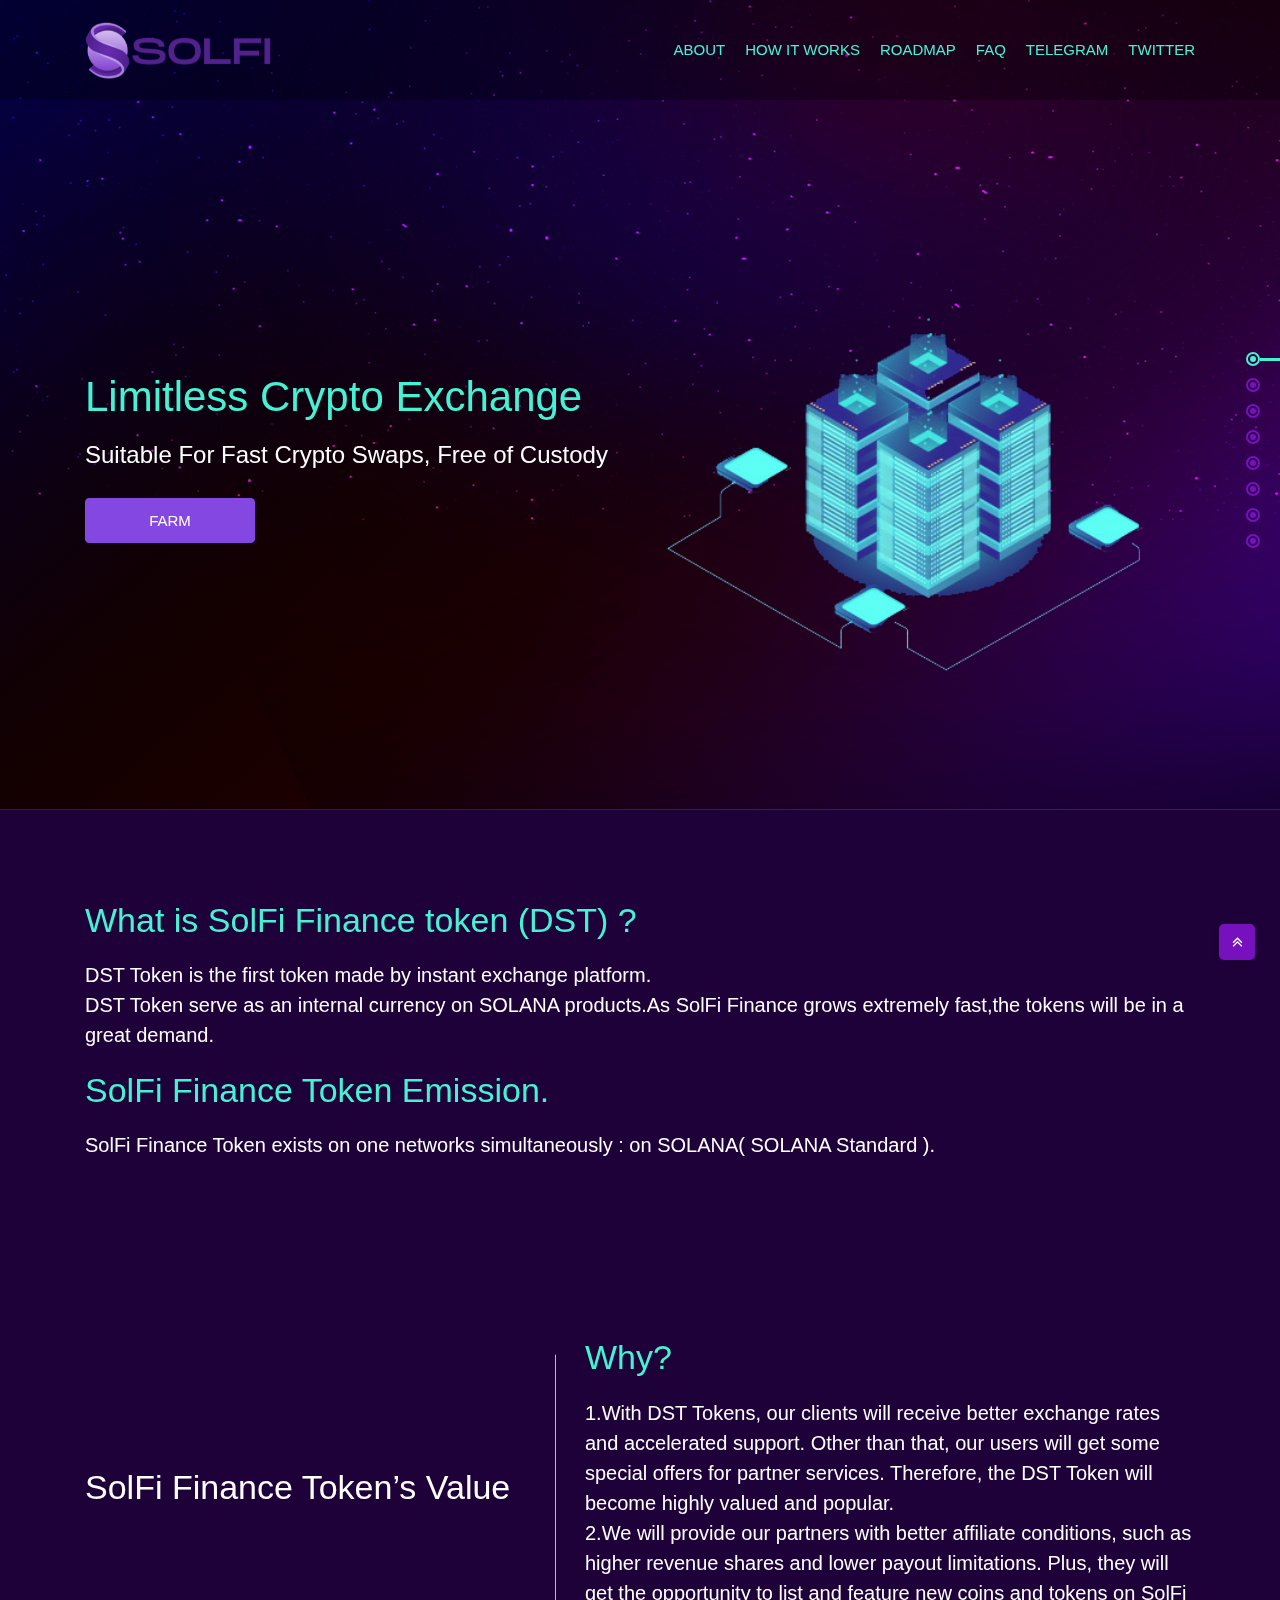
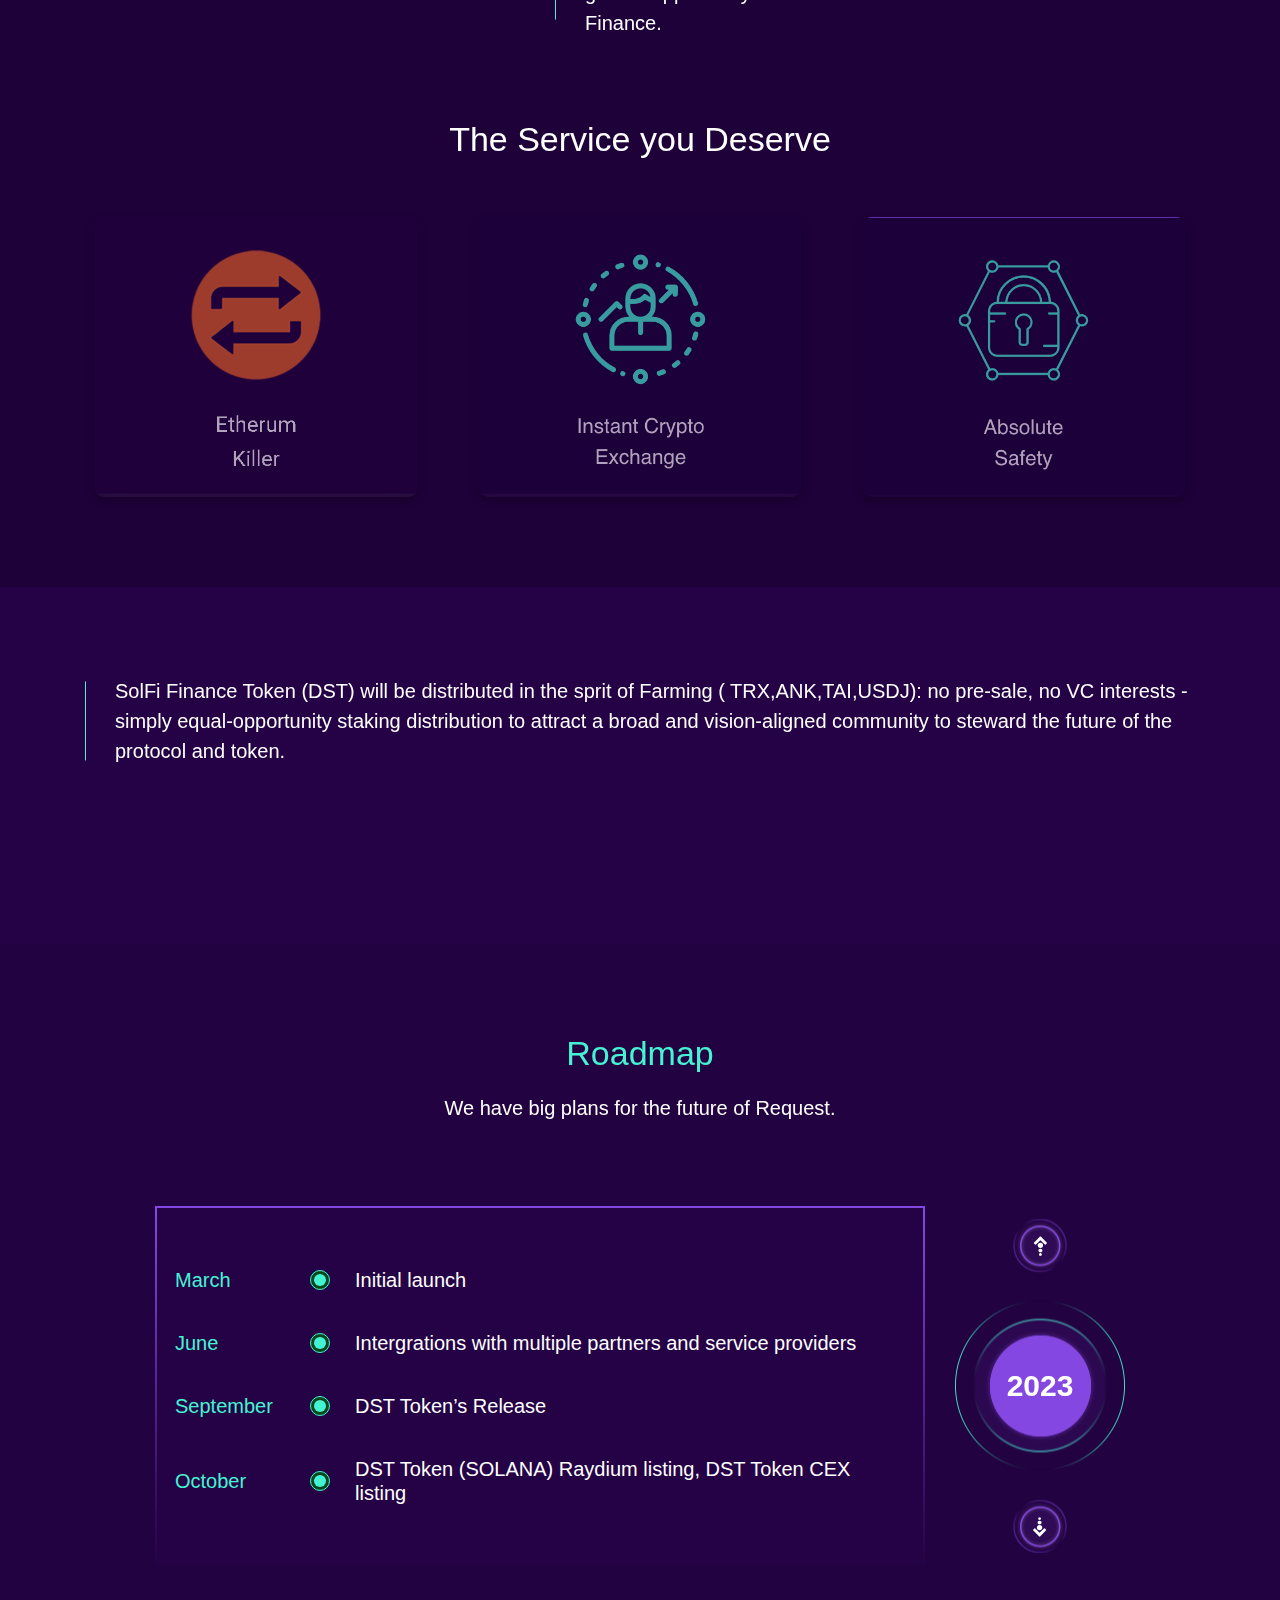
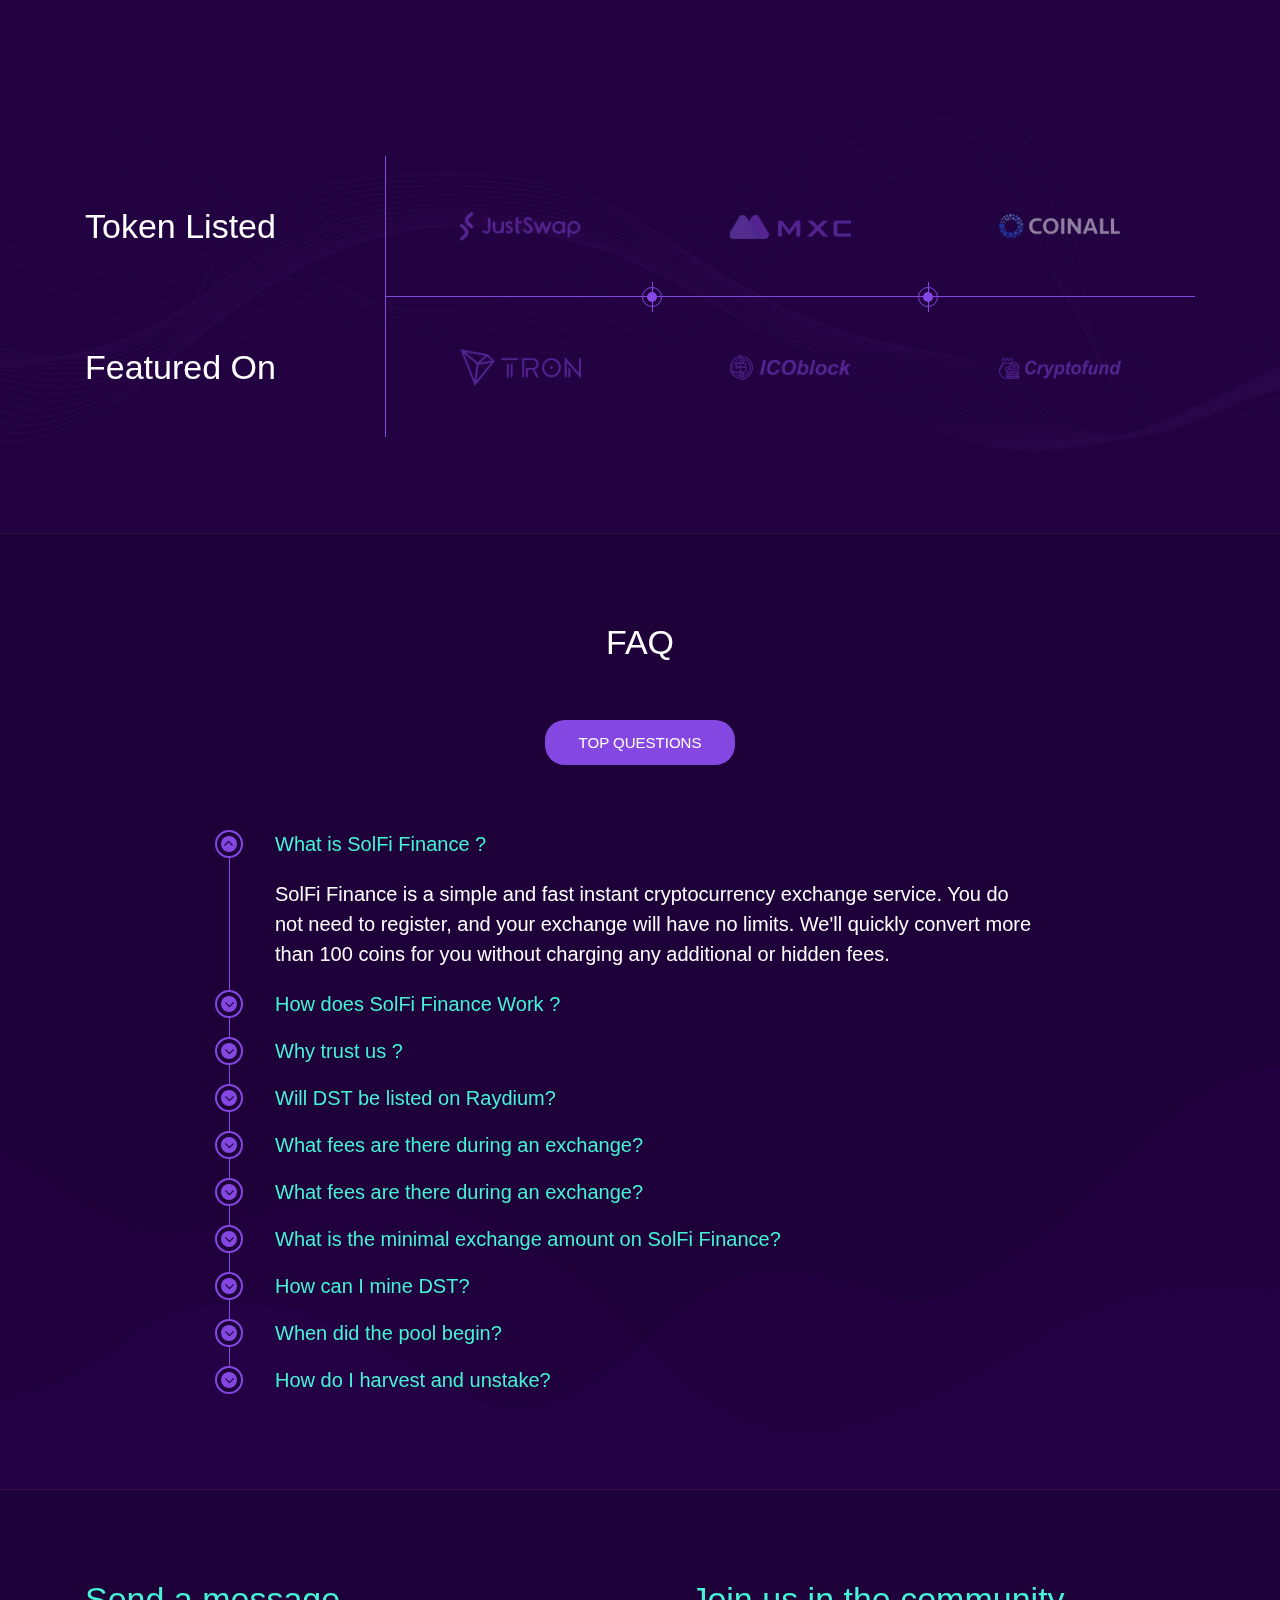
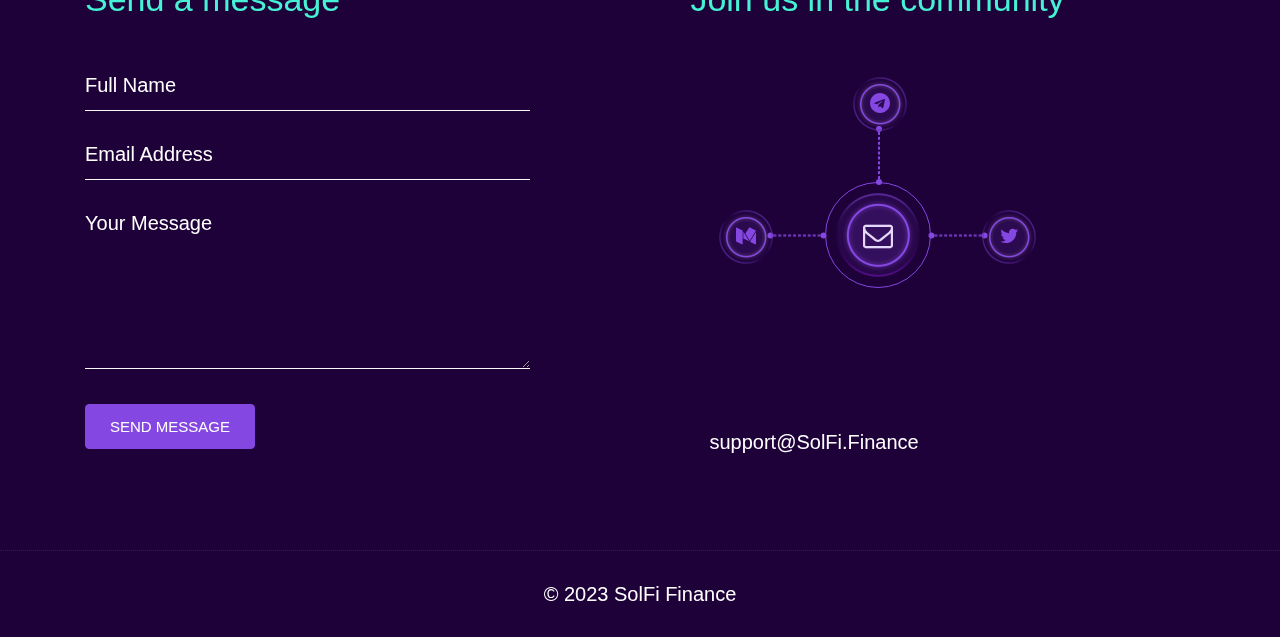
==== commit b795e959: "fix" ====
--- a/index.html
+++ b/index.html
@@ -40,7 +40,7 @@
 			<div class="container tm-header-menu-container">
 				<div class="tm-site-branding">
 					<!-- For Image Logo -->
-					<a href="index" class="tm-logo-link">
+					<a href="" class="tm-logo-link">
 						<img src="assets/img/logo.png" alt="" class="tm-logo">
 						<img src="favicon.png" alt="" class="tm-mobile-logo">
 					</a>
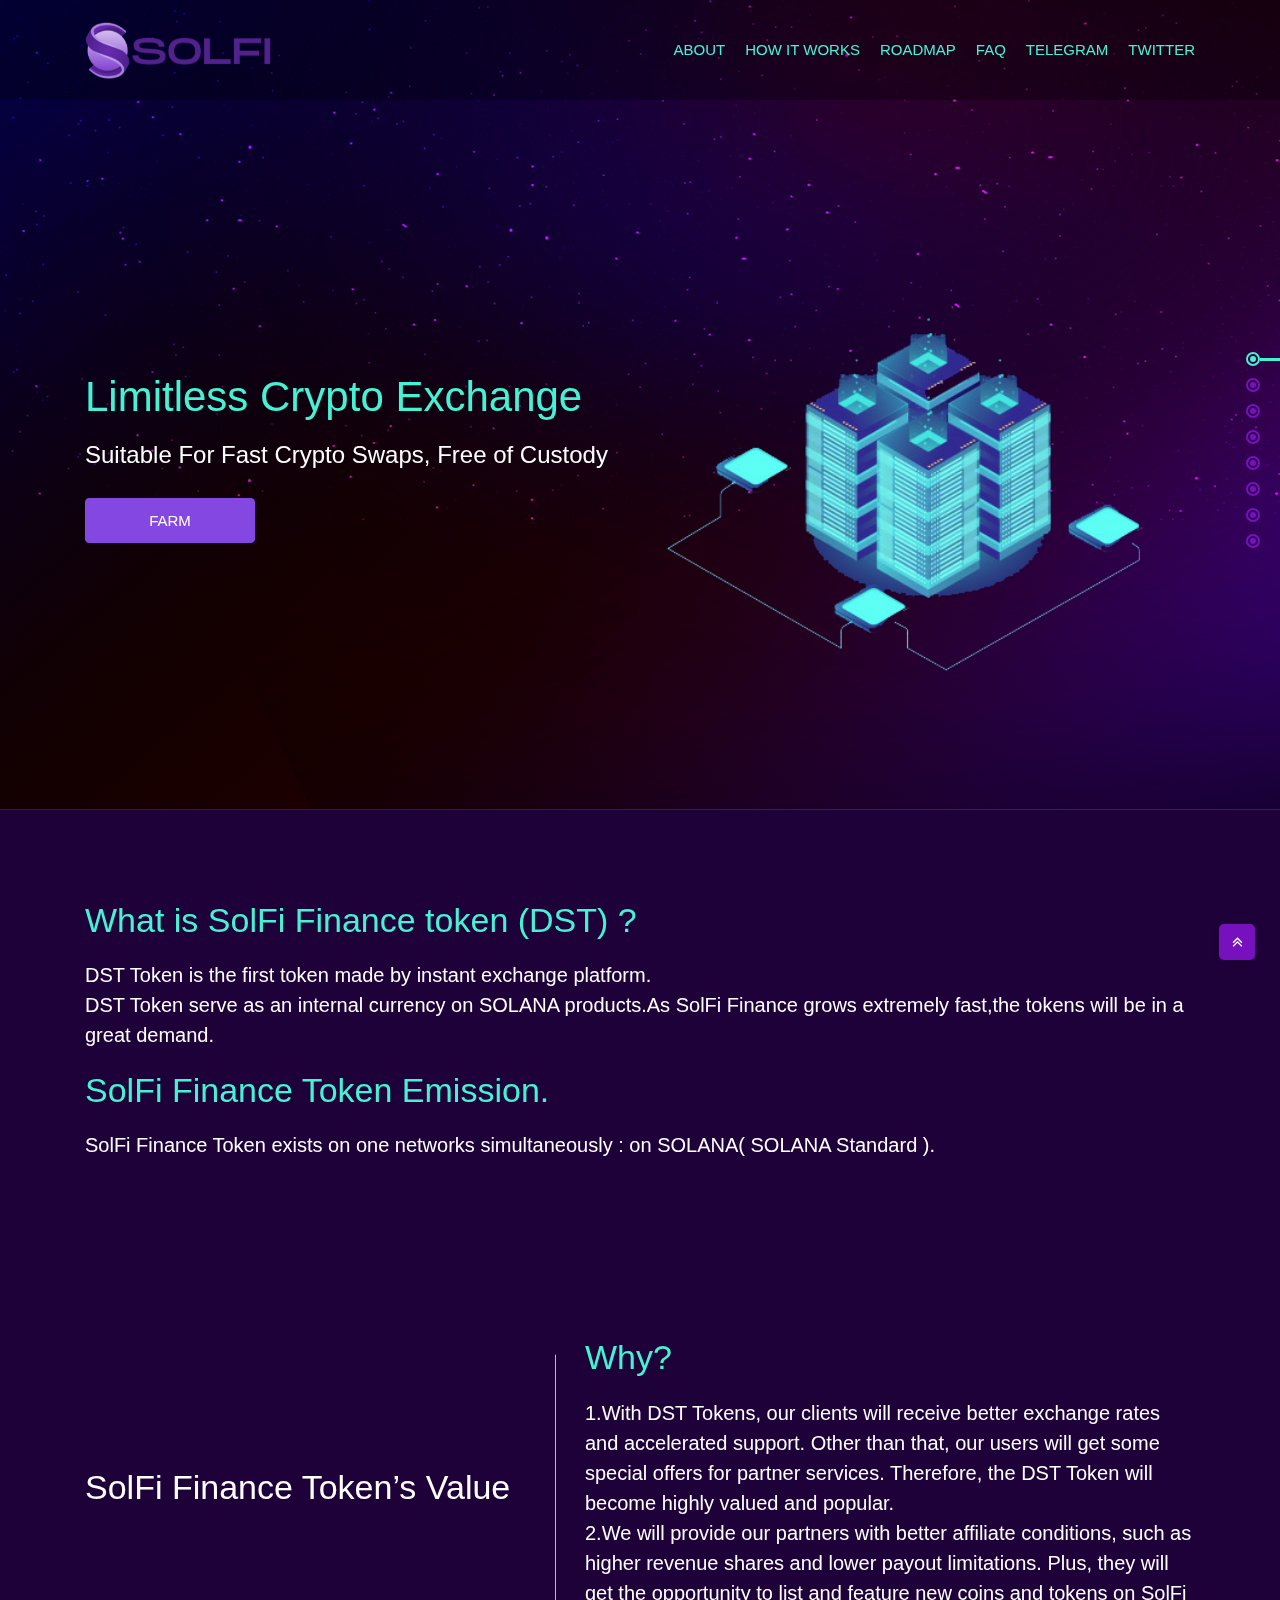
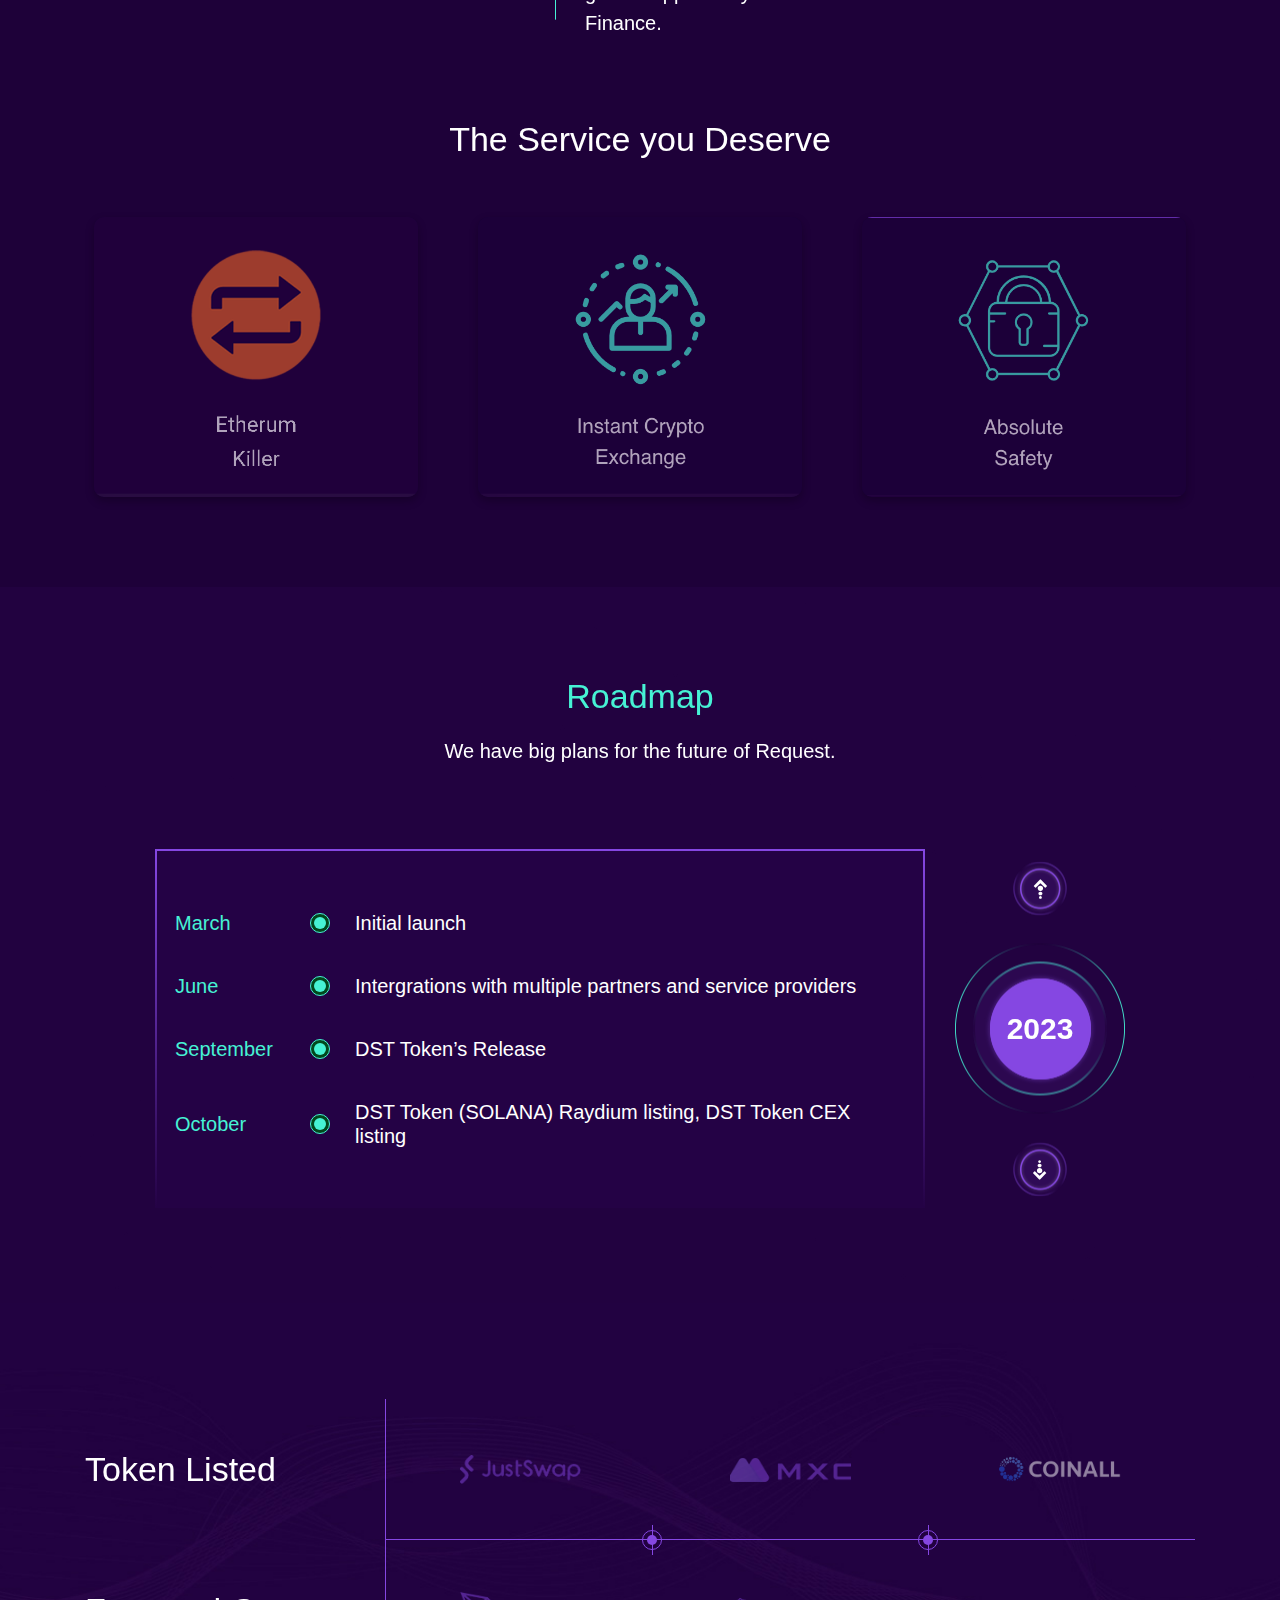
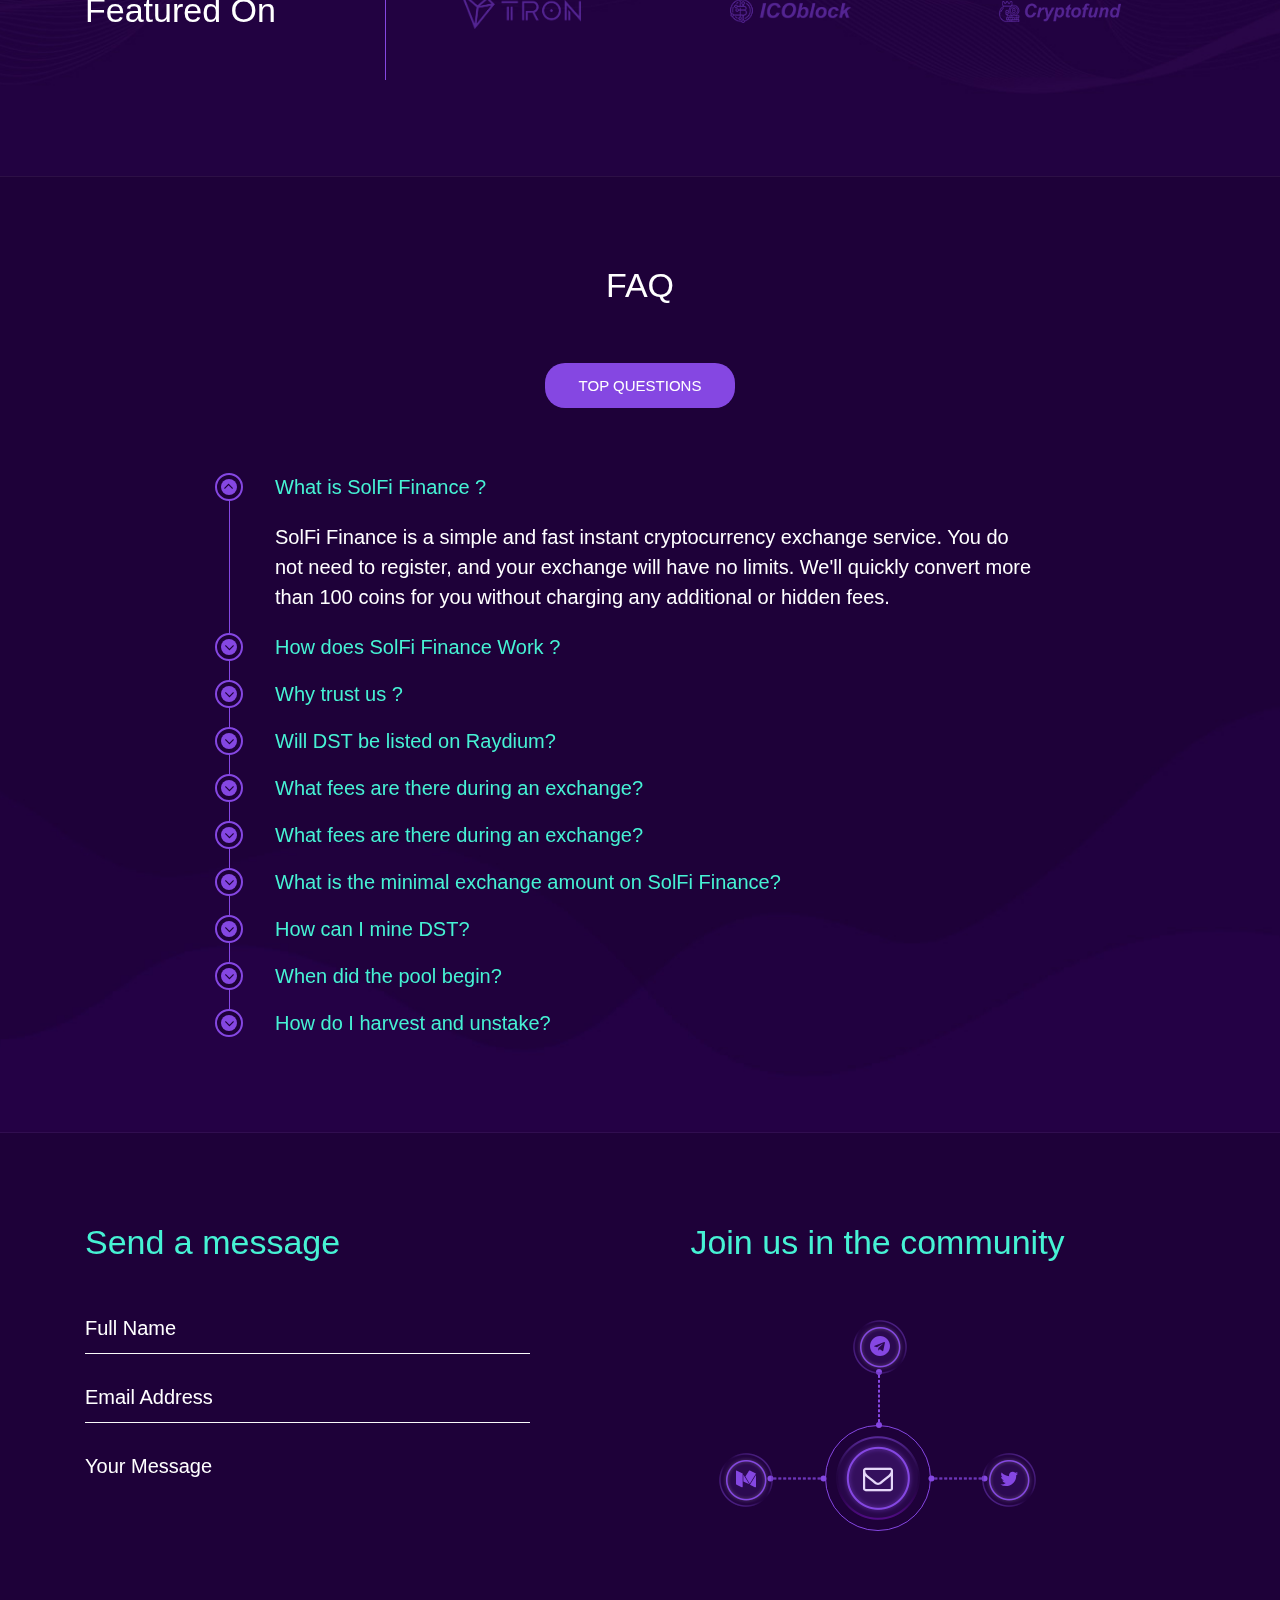
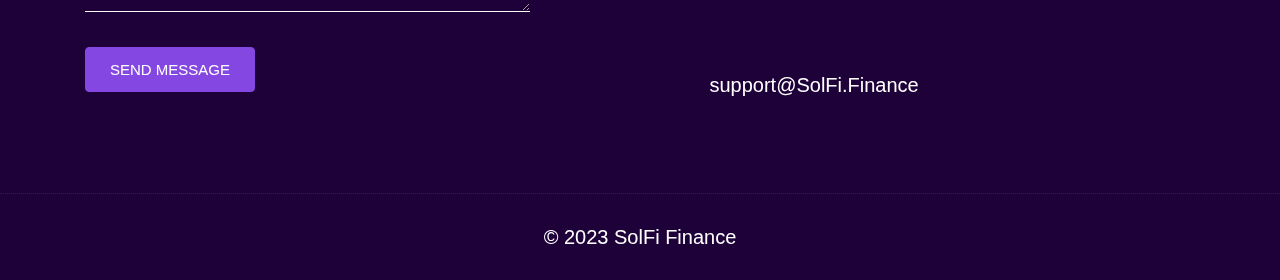
==== commit 5ae52737: "fix" ====
--- a/index.html
+++ b/index.html
@@ -242,7 +242,7 @@
 	<!-- End How it Works -->
 
 	<!-- Start Token Sale -->
-	<section class="tm-token-sale tm-light-blue-bg" id="tokensale">
+	<!-- <section class="tm-token-sale tm-light-blue-bg" id="tokensale">
 		<div class="empty-space col-md-b85 col-xs-b45"></div>
 		<div class="container">
 			<div class="tm-section-heading tm-style1 tm-color2">
@@ -256,7 +256,7 @@
 			<div class="empty-space col-md-b75 col-xs-b50"></div>
 		</div>
 		<div class="empty-space col-md-b95 col-xs-b60"></div>
-	</section>
+	</section> -->
 	<!-- End Token Sale -->
 
 	<!-- Start Road Map Section -->
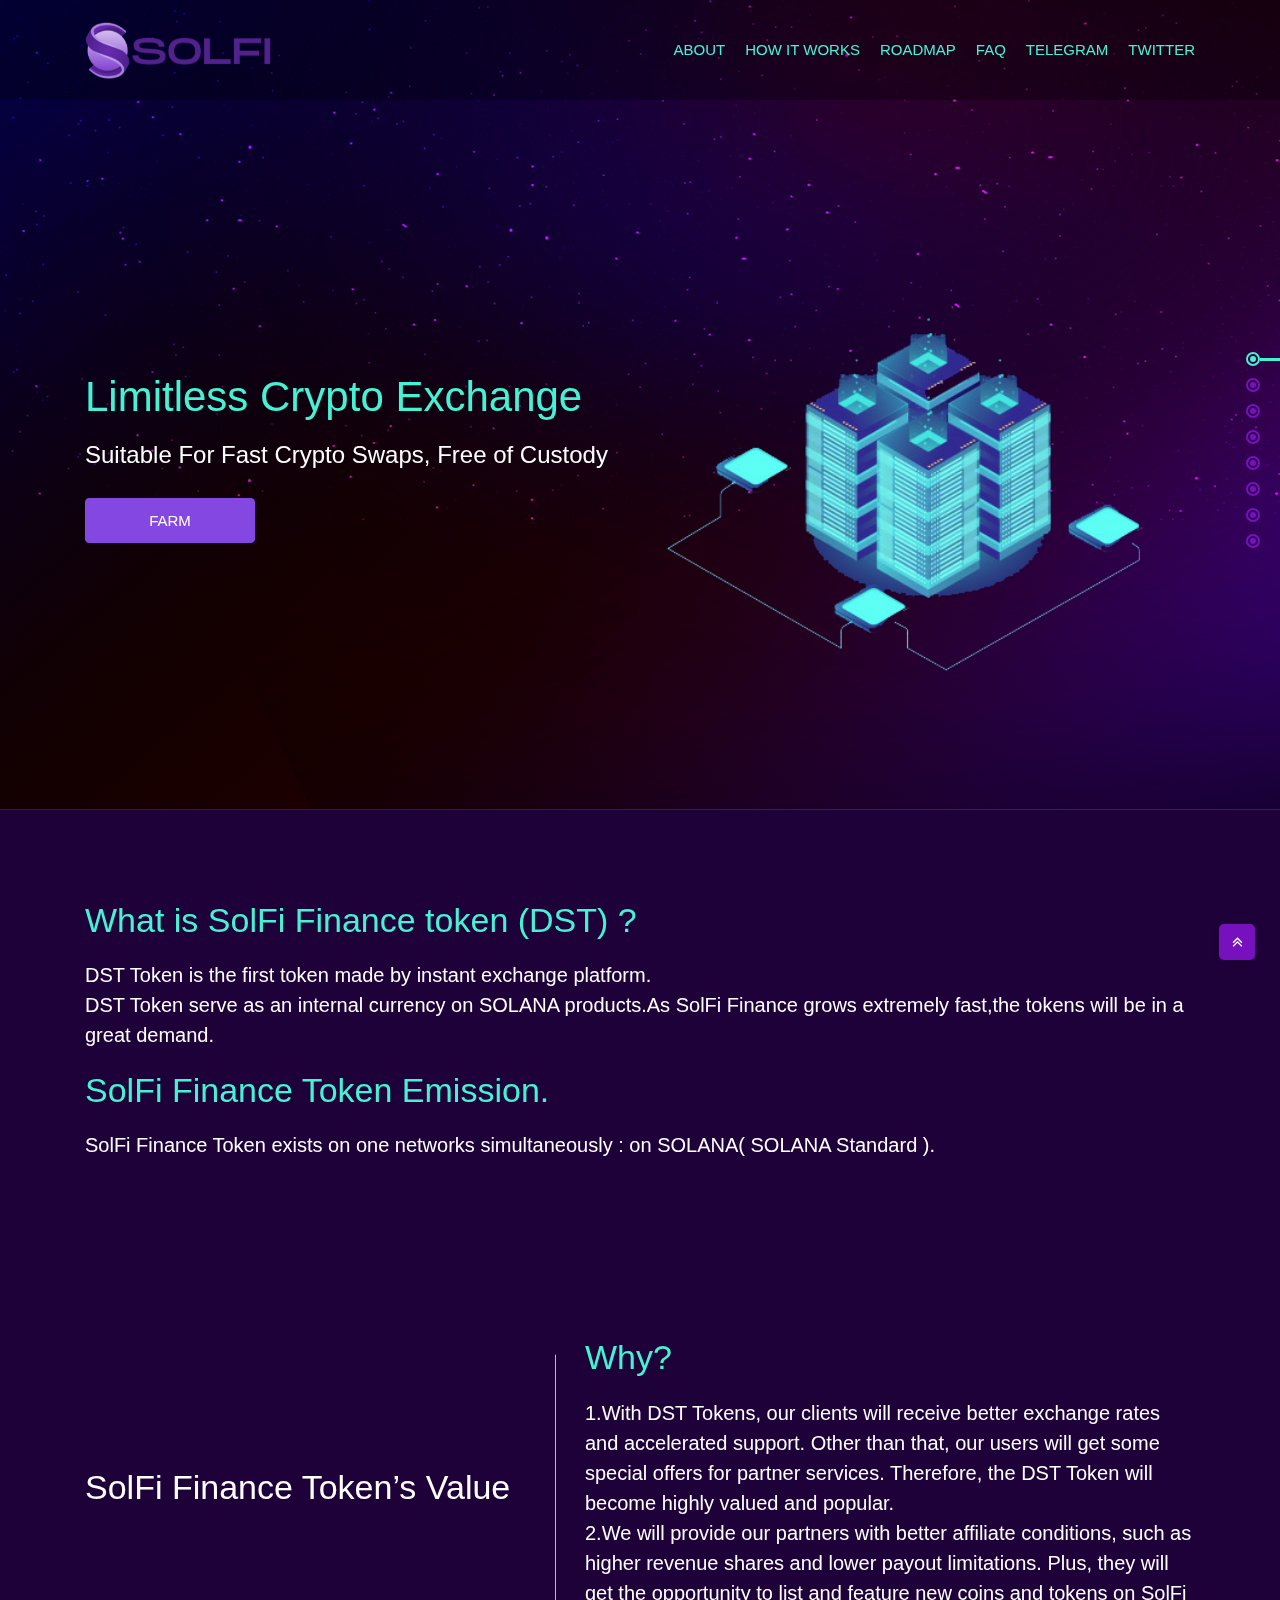
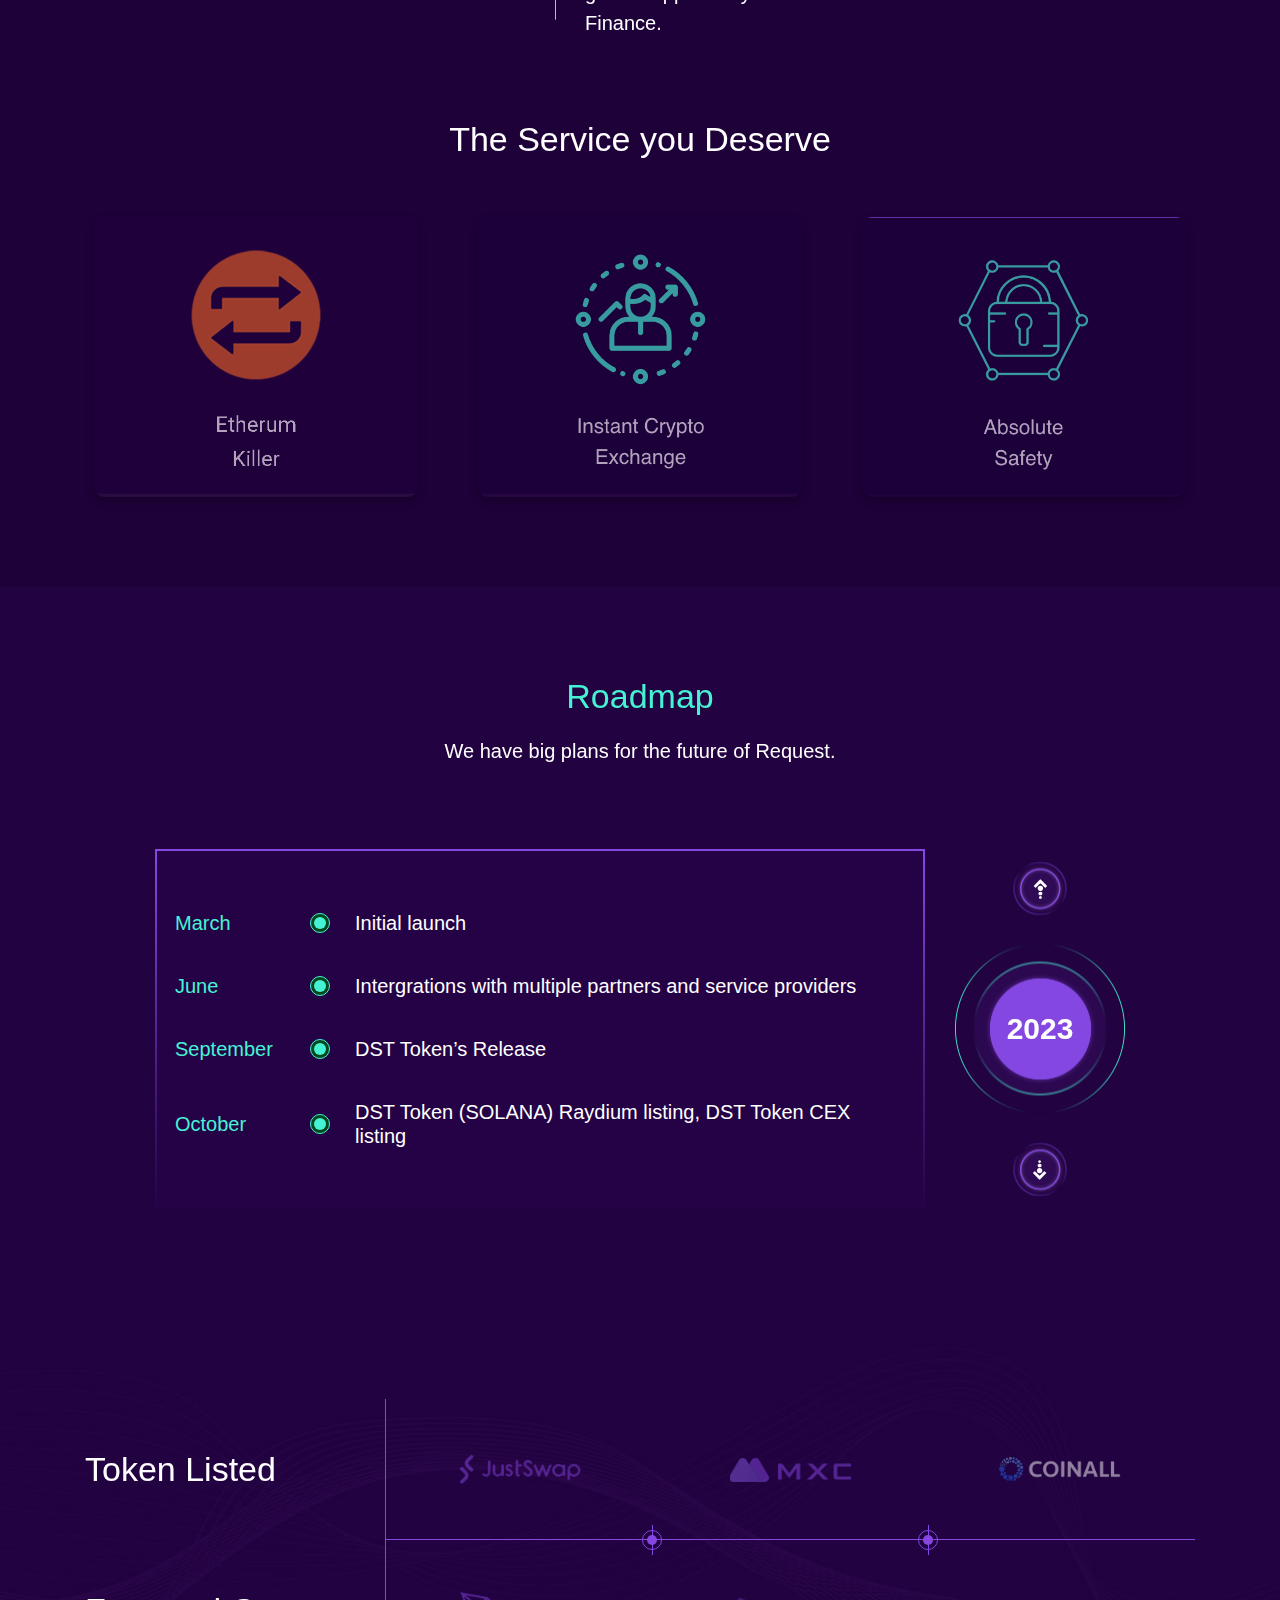
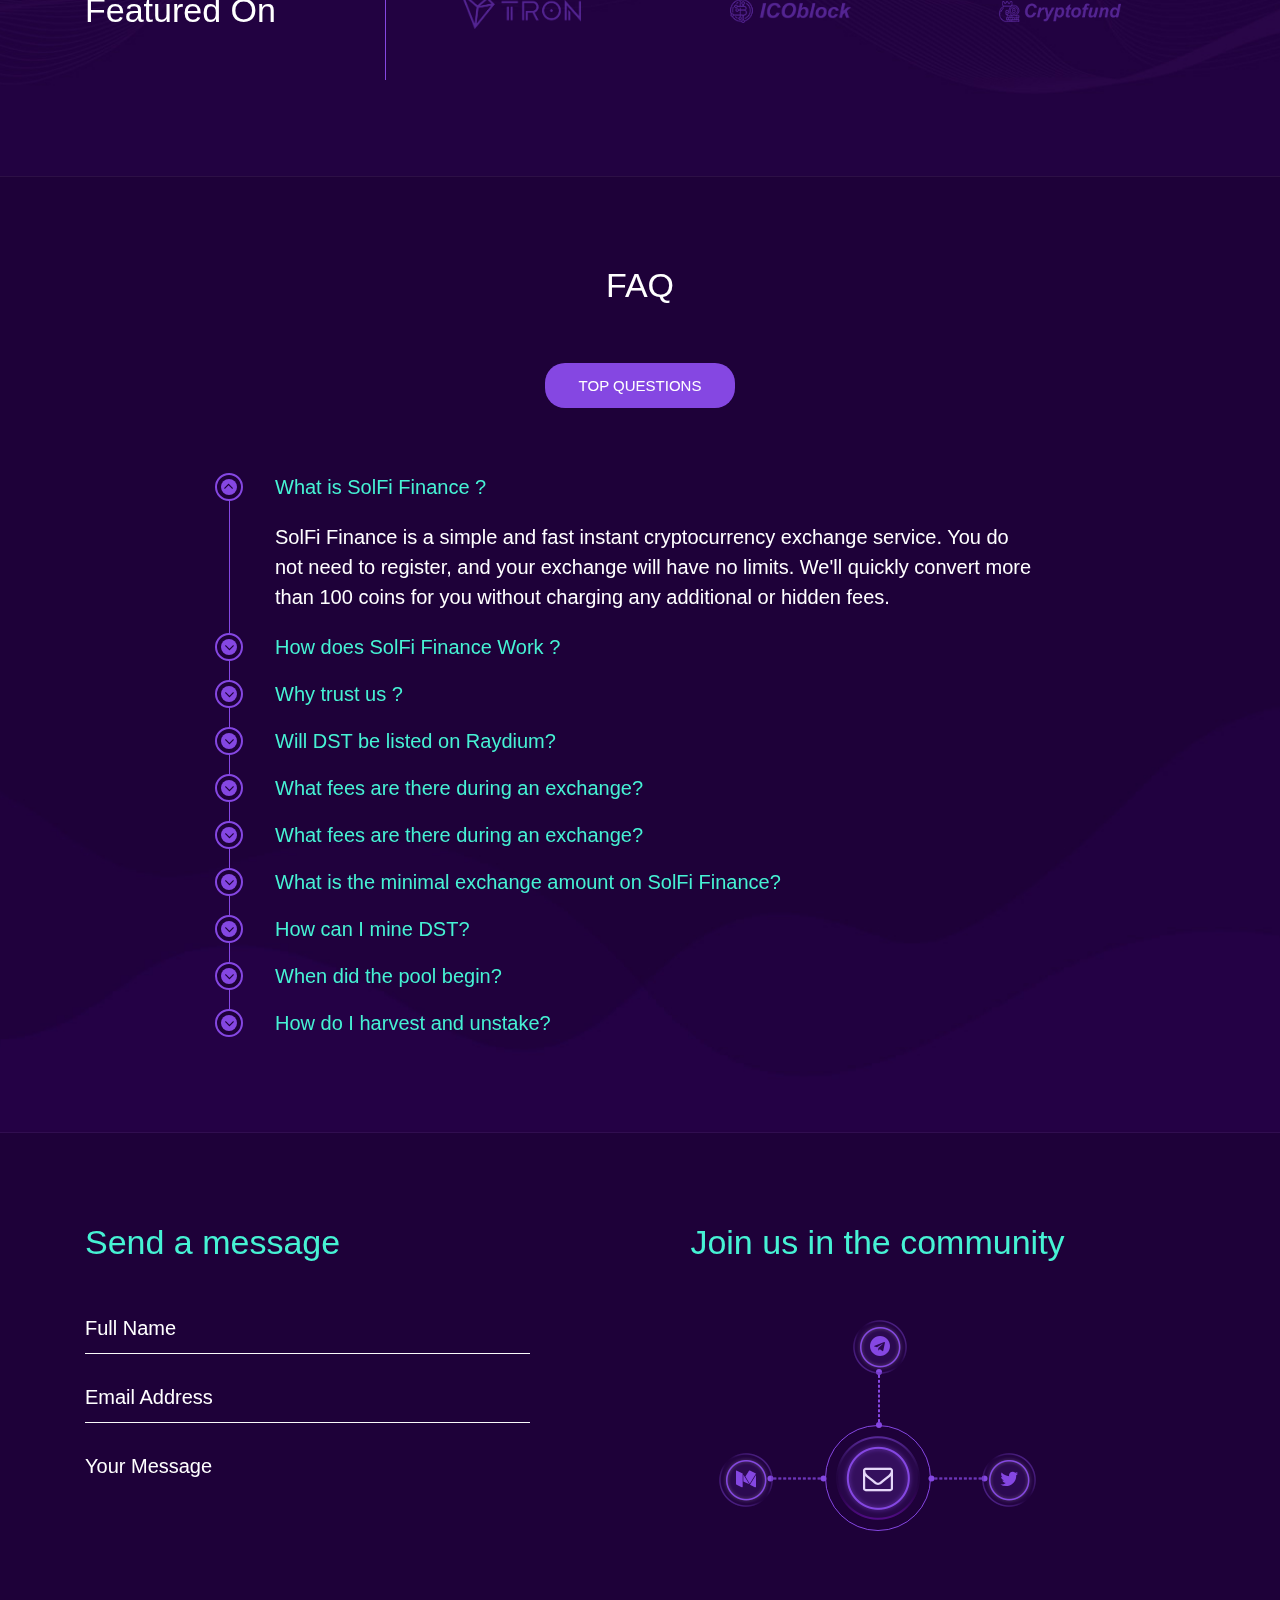
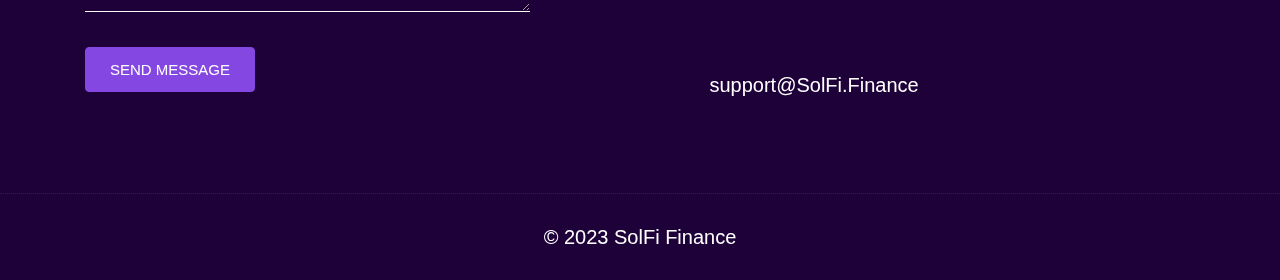
==== commit 8b463a55: "fix" ====
--- a/index.html
+++ b/index.html
@@ -53,7 +53,7 @@
 						<li class="menu-item"><a href="#roadmap" class="nav-link">Roadmap</a></li>
 					
 						<li class="menu-item"><a href="#faq" class="nav-link">Faq</a></li>
-						<li class="menu-item"><a href="https://t.me/SolFinance_Chat" class="nav-link">Telegram</a></li>
+						<li class="menu-item"><a href="https://t.me/SolFi_Finance" class="nav-link">Telegram</a></li>
 						<li class="menu-item"><a href="https://twitter.com/SolFi_Finance" class="nav-link">Twitter</a></li>
 					</ul>
 				</nav>
@@ -581,7 +581,7 @@
 							</div>
 
 							<div class="tm-single-social-btn">
-								<a href="https://t.me/SolFinance_Chat" class="tm-social-btn tm-telegram"><span><i
+								<a href="https://t.me/SolFi_Finance" class="tm-social-btn tm-telegram"><span><i
 											class="fa fa-telegram"></i></span></a>
 								<div class="tm-social-btn-text">Telegram</div>
 							</div>
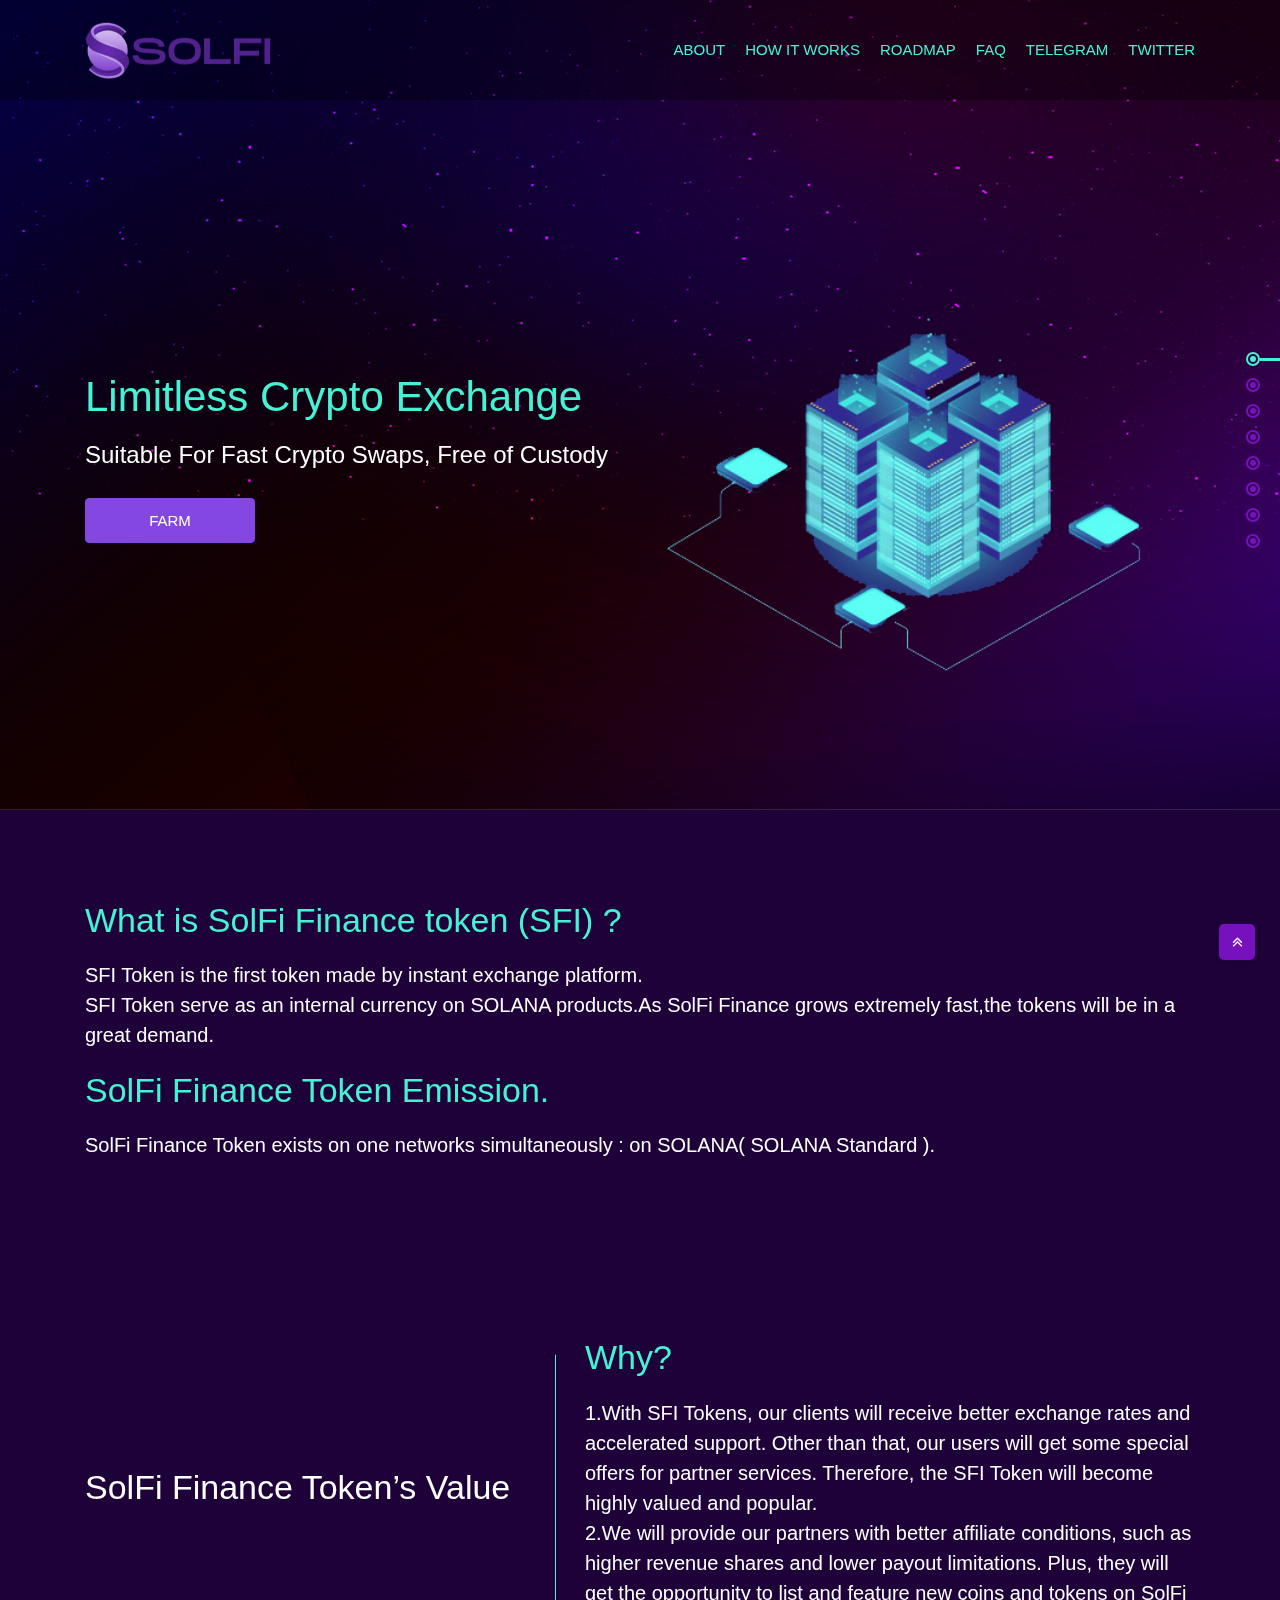
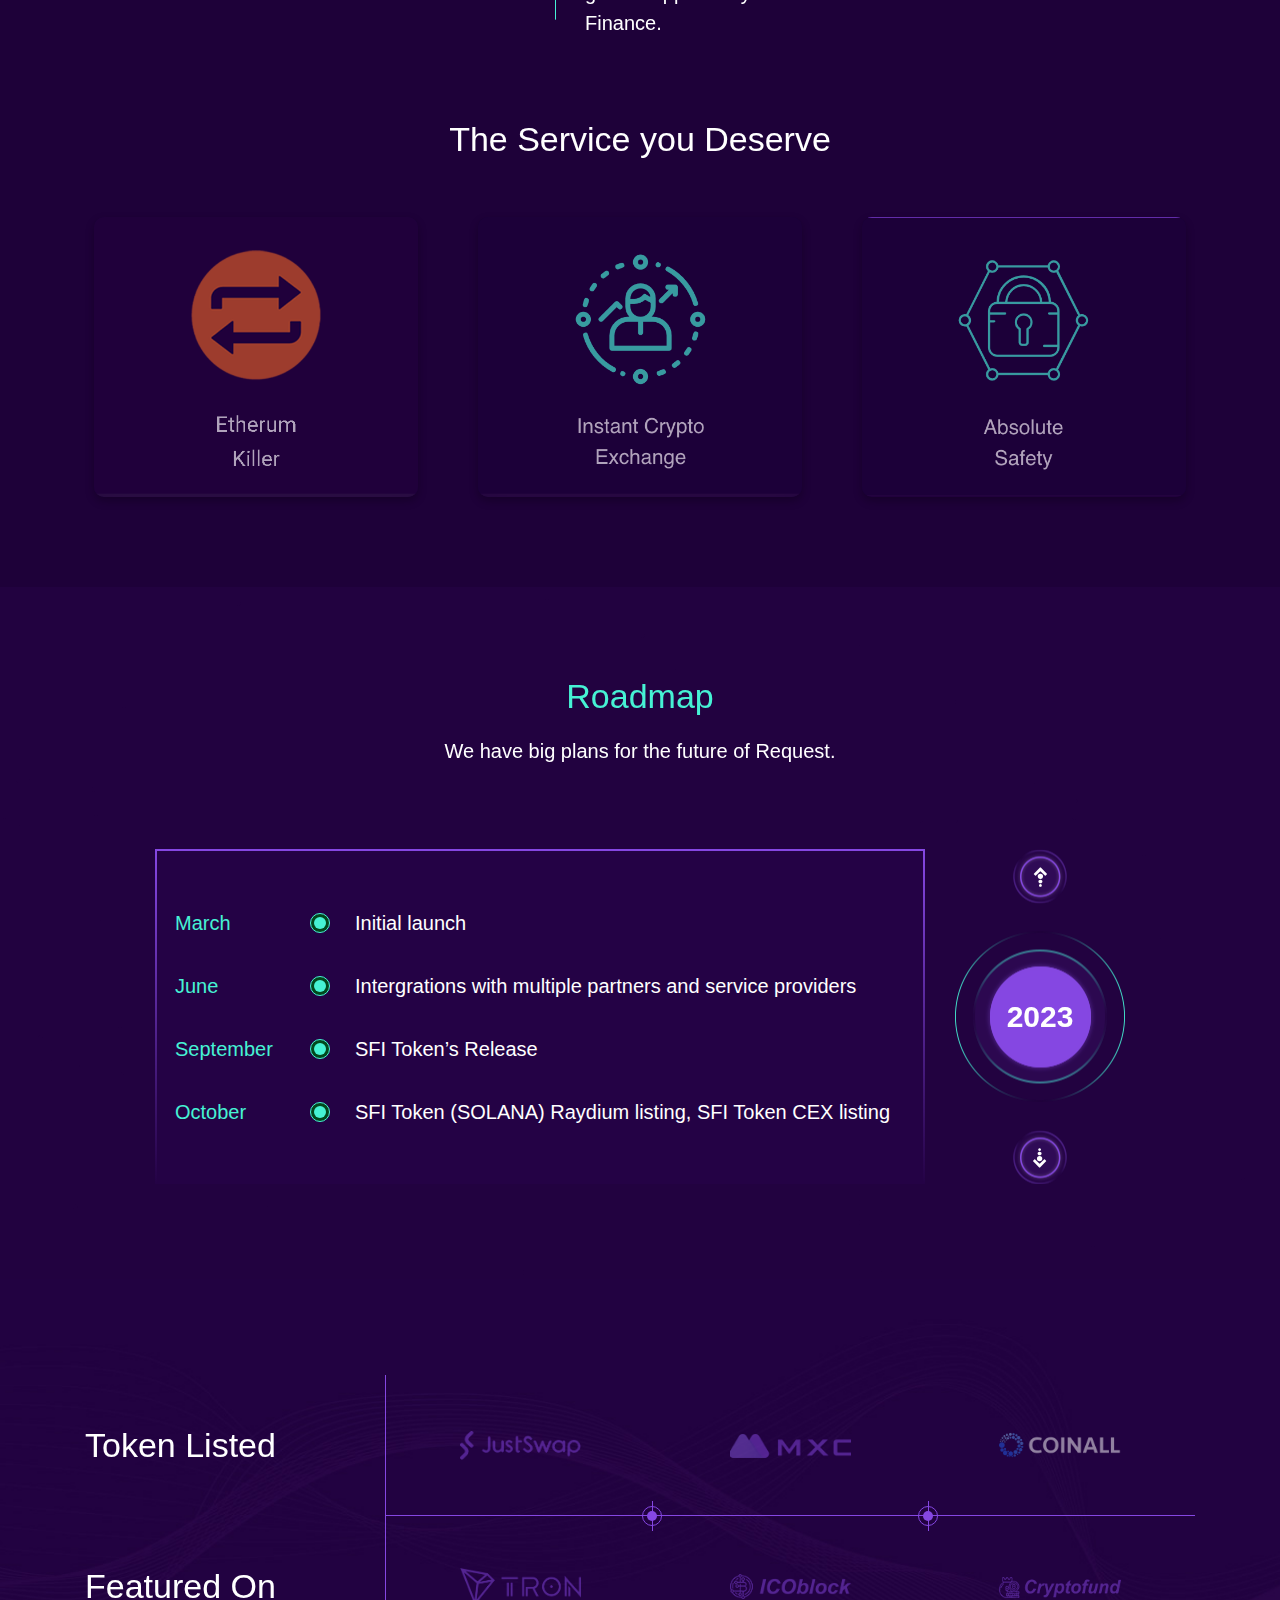
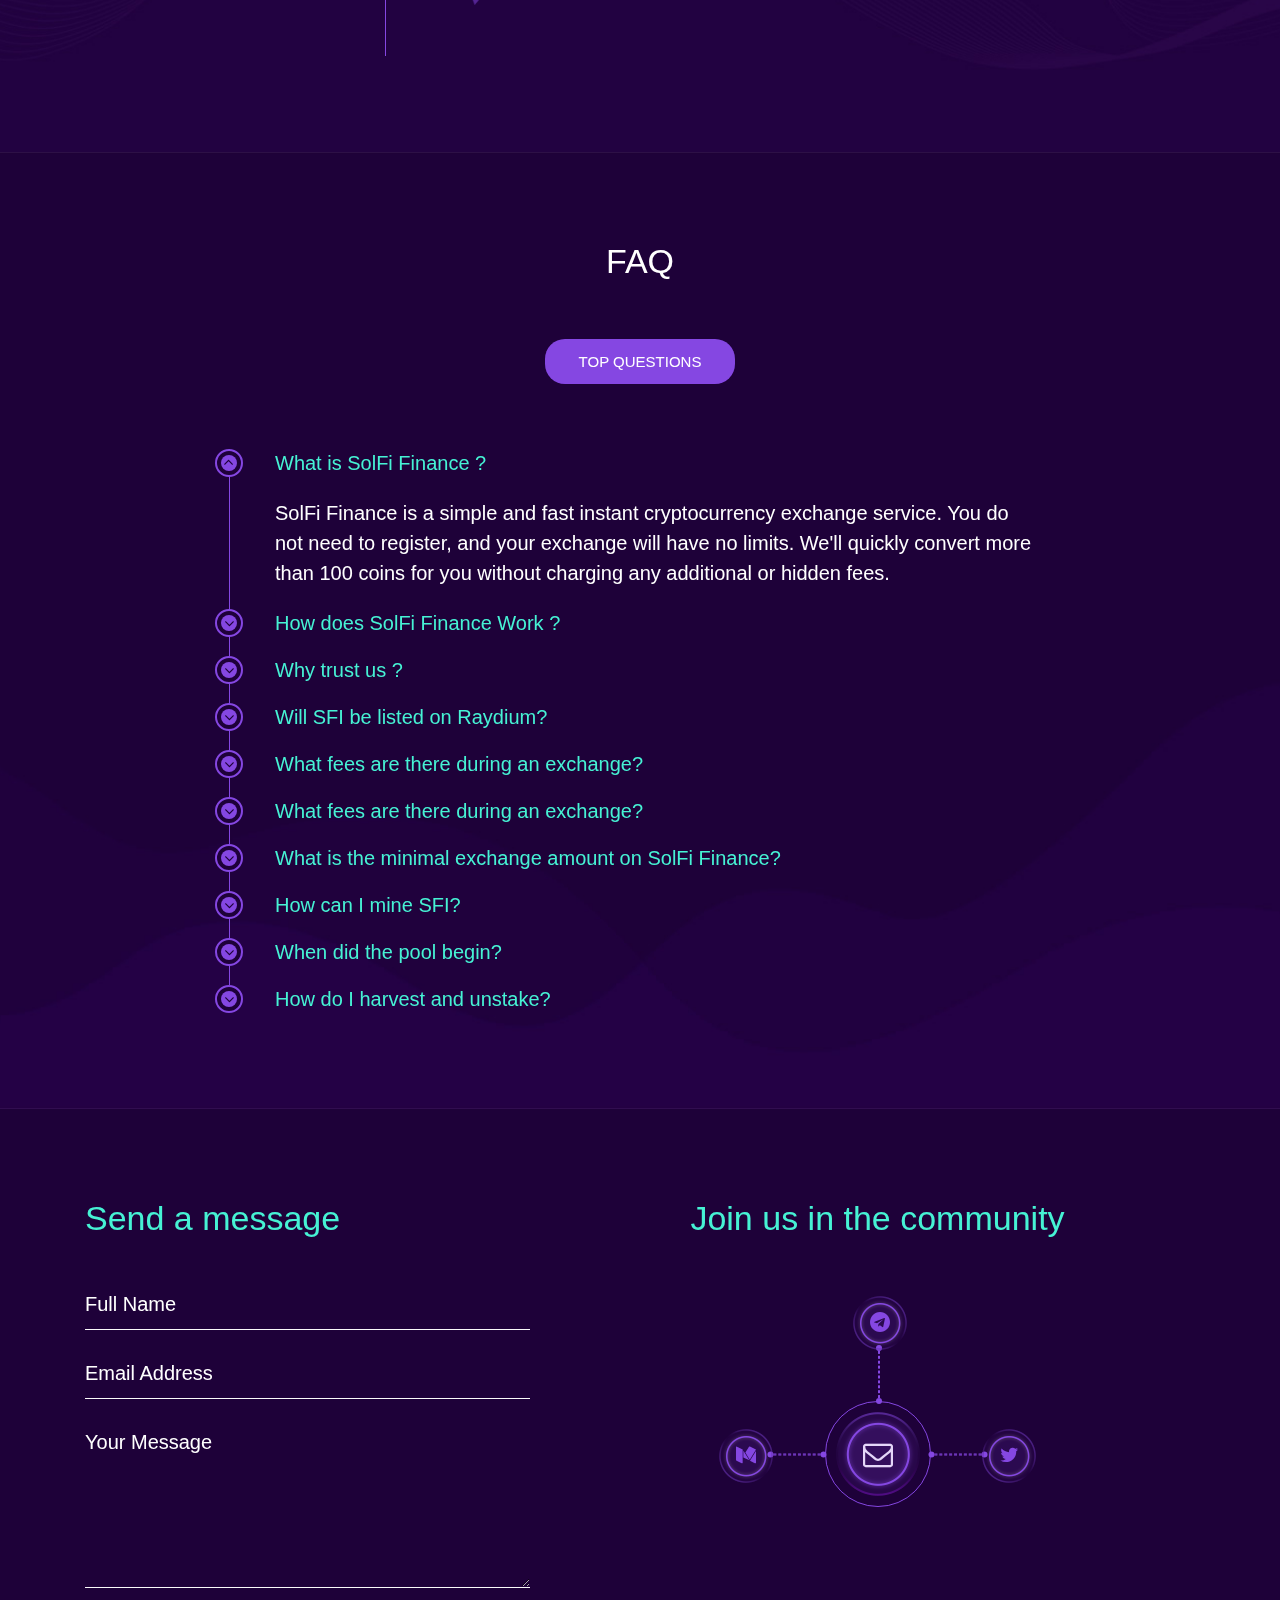
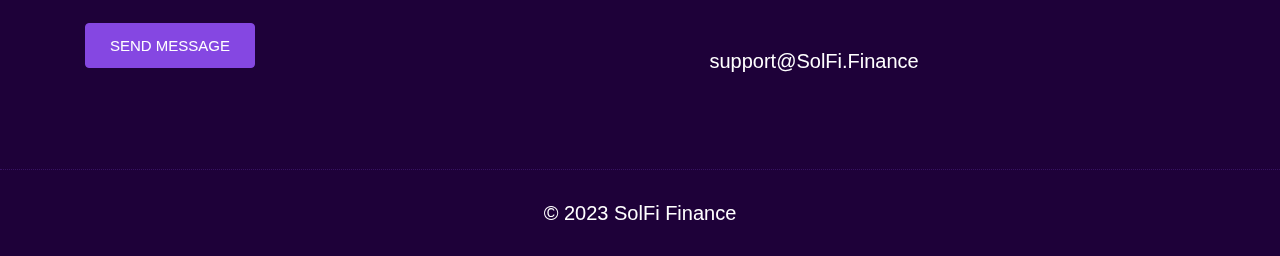
==== commit 17fb7255: "fix" ====
--- a/index.html
+++ b/index.html
@@ -114,11 +114,11 @@
 				<div class="col-lg-12">
 					<div class="tm-about">
 						<h2 class="tm-m0 tm-lh40 col-xs-t-1 tm-md-f28 tm-md-lh35">What is
-							SolFi Finance token (DST) ?</h2>
+							SolFi Finance token (SFI) ?</h2>
 						<div class="empty-space col-md-b20 col-xs-b10"></div>
-						<div class="tm-f20 tm-md-f15 tm-m0 tm-lh30 tm-md-lh20">DST Token is the first token made by
+						<div class="tm-f20 tm-md-f15 tm-m0 tm-lh30 tm-md-lh20">SFI Token is the first token made by
 							instant exchange platform.</div>
-						<div class="tm-f20 tm-md-f15 tm-m0 tm-lh30 tm-md-lh20">DST Token serve as an internal currency
+						<div class="tm-f20 tm-md-f15 tm-m0 tm-lh30 tm-md-lh20">SFI Token serve as an internal currency
 							on SOLANA products.As SolFi Finance grows extremely fast,the tokens will be in a great demand.
 						</div>
 						<div class="empty-space col-md-b10 col-xs-b15"></div>
@@ -145,9 +145,9 @@
 				</div>
 				<div class="tm-section-heading-right">
 					<h2 class="col-xs-b20 tm-md-f28 tm-md-lh34">Why?</h2>
-					<div class="tm-f20 tm-md-f15 tm-lh30 tm-md-lh24">1.With DST Tokens, our clients will receive better
+					<div class="tm-f20 tm-md-f15 tm-lh30 tm-md-lh24">1.With SFI Tokens, our clients will receive better
 						exchange rates and accelerated support. Other than that, our users will get some special offers
-						for partner services. Therefore, the DST Token will become highly valued and popular.</div>
+						for partner services. Therefore, the SFI Token will become highly valued and popular.</div>
 					<div class="tm-f20 tm-md-f15 tm-lh30 tm-md-lh24">2.We will provide our partners with better
 						affiliate
 						conditions, such as higher revenue shares and lower payout limitations. Plus, they will get the
@@ -248,7 +248,7 @@
 			<div class="tm-section-heading tm-style1 tm-color2">
 				<div class="tm-section-heading-right">
 					<div class="tm-f20 tm-md-f15 tm-lh30 tm-white-c tm-md-lh24">
-						SolFi Finance Token (DST) will be distributed in the sprit of Farming ( TRX,ANK,TAI,USDJ): no pre-sale, no VC interests - 
+						SolFi Finance Token (SFI) will be distributed in the sprit of Farming ( TRX,ANK,TAI,USDJ): no pre-sale, no VC interests - 
 						simply equal-opportunity staking distribution to attract a broad and vision-aligned community to steward the future of the protocol and token.
 					</div>
 				</div>
@@ -299,12 +299,12 @@
 								</div>
 								<div class="tm-gr-single-text">
 									<div class="tm-gr-yr">September<span class="tm-gr-ball"></span></div>
-									<div class="tm-gr-text">DST Token’s Release</div>
+									<div class="tm-gr-text">SFI Token’s Release</div>
 								</div>
 								<div class="tm-gr-single-text">
 									<div class="tm-gr-yr">October <span class="tm-gr-ball"></span>
 									</div>
-									<div class="tm-gr-text">DST Token (SOLANA) Raydium listing, DST Token CEX listing
+									<div class="tm-gr-text">SFI Token (SOLANA) Raydium listing, SFI Token CEX listing
 									</div>
 								</div>
 							</div>
@@ -323,7 +323,7 @@
 								</div>
 								<div class="tm-gr-single-text">
 									<div class="tm-gr-yr">March <span class="tm-gr-ball"></span></div>
-									<div class="tm-gr-text">New feature introduction and DST Token use cases</div>
+									<div class="tm-gr-text">New feature introduction and SFI Token use cases</div>
 								</div>
 								<div class="tm-gr-single-text">
 									<div class="tm-gr-yr">April <span class="tm-gr-ball"></span></div>
@@ -422,7 +422,7 @@
 												market, as we use reliable cryptocurrency trading platforms.</div>
 										</div><!-- .single-accordian -->
 										<div class="single-accordian">
-											<h3 class="accordian-head tm-light-blue-c tm-f20 tm-md-f16">Will DST be
+											<h3 class="accordian-head tm-light-blue-c tm-f20 tm-md-f16">Will SFI be
 												listed on Raydium? </h3>
 											<div class="accordian-body">Yes.</div>
 										</div><!-- .single-accordian -->
@@ -468,8 +468,8 @@
 										</div><!-- .single-accordian -->
 										<div class="single-accordian">
 											<h3 class="accordian-head tm-light-blue-c tm-f20 tm-md-f16"> How can I mine
-												DST?</h3>
-											<div class="accordian-body">You will need Phantom to farm DST. Choose the
+												SFI?</h3>
+											<div class="accordian-body">You will need Phantom to farm SFI. Choose the
 												pool and click on Approve. Wait for a few seconds and you will see stake
 												options.
 											</div>
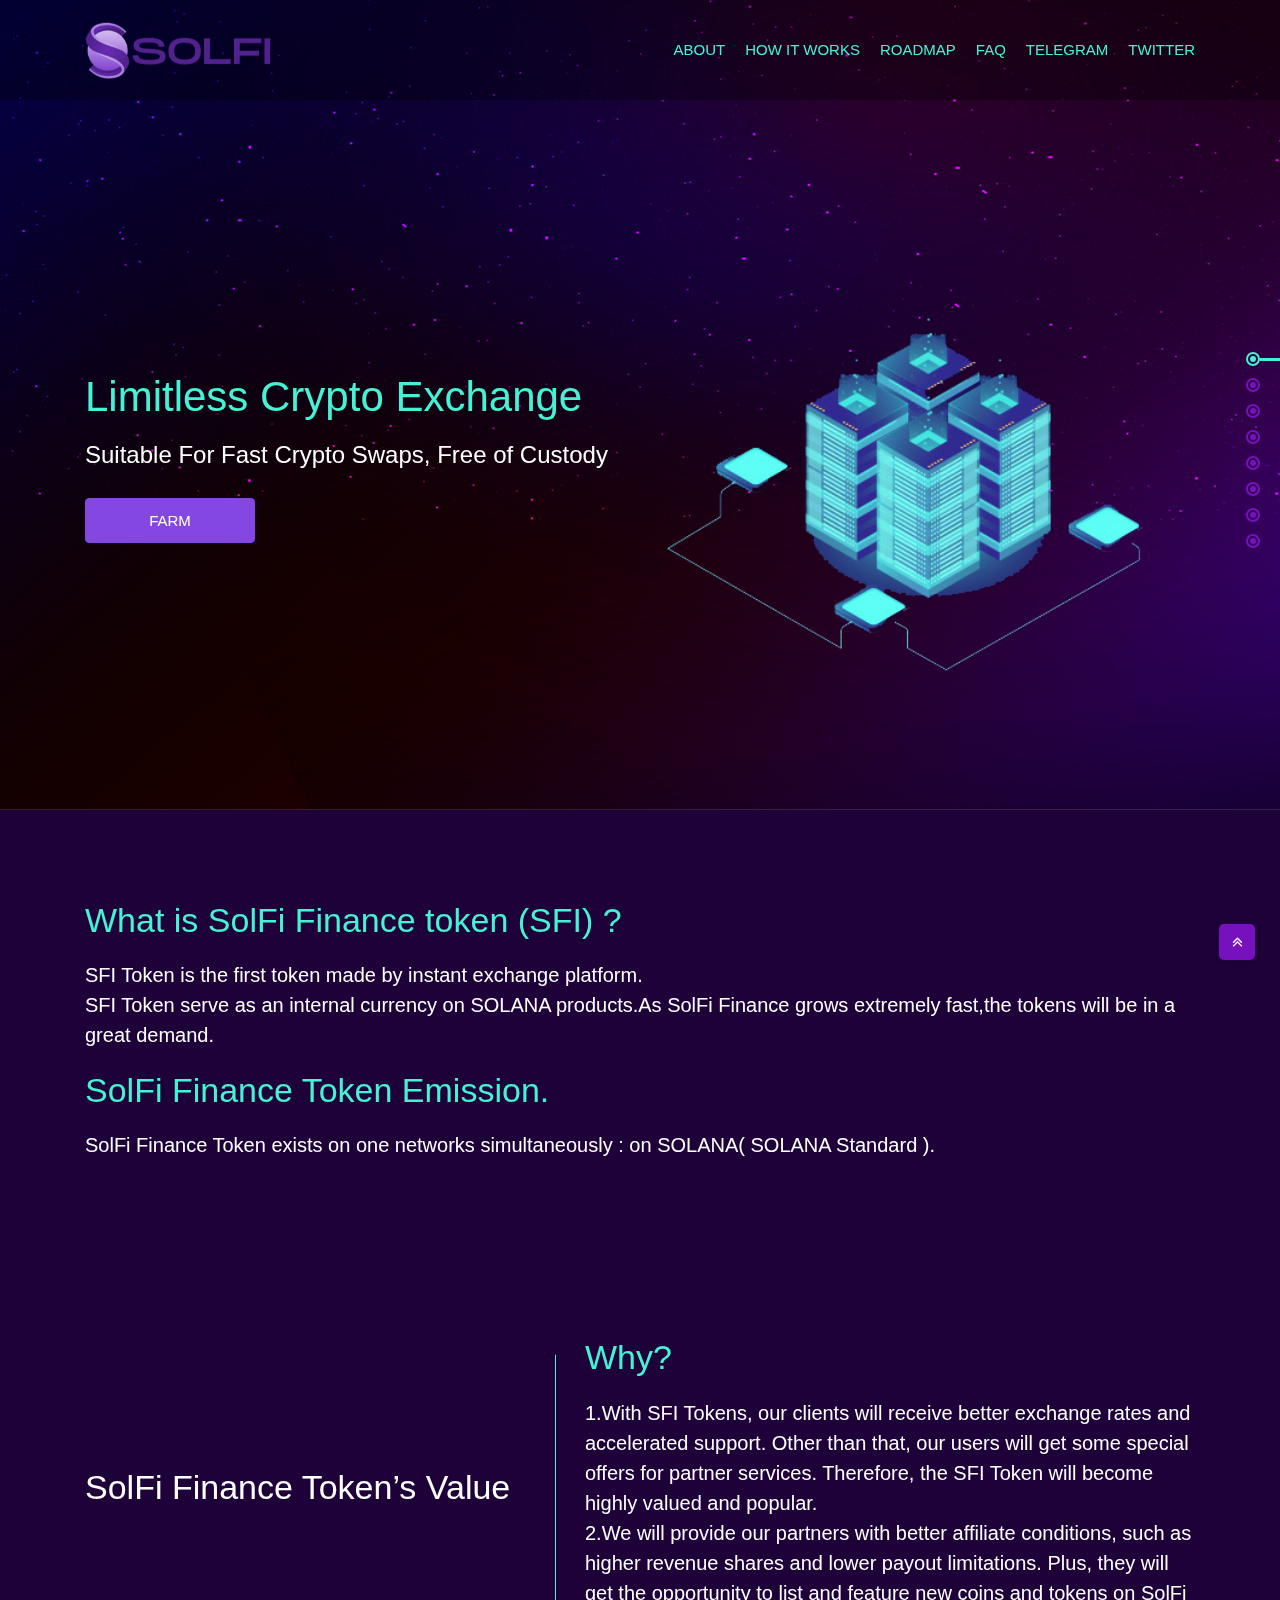
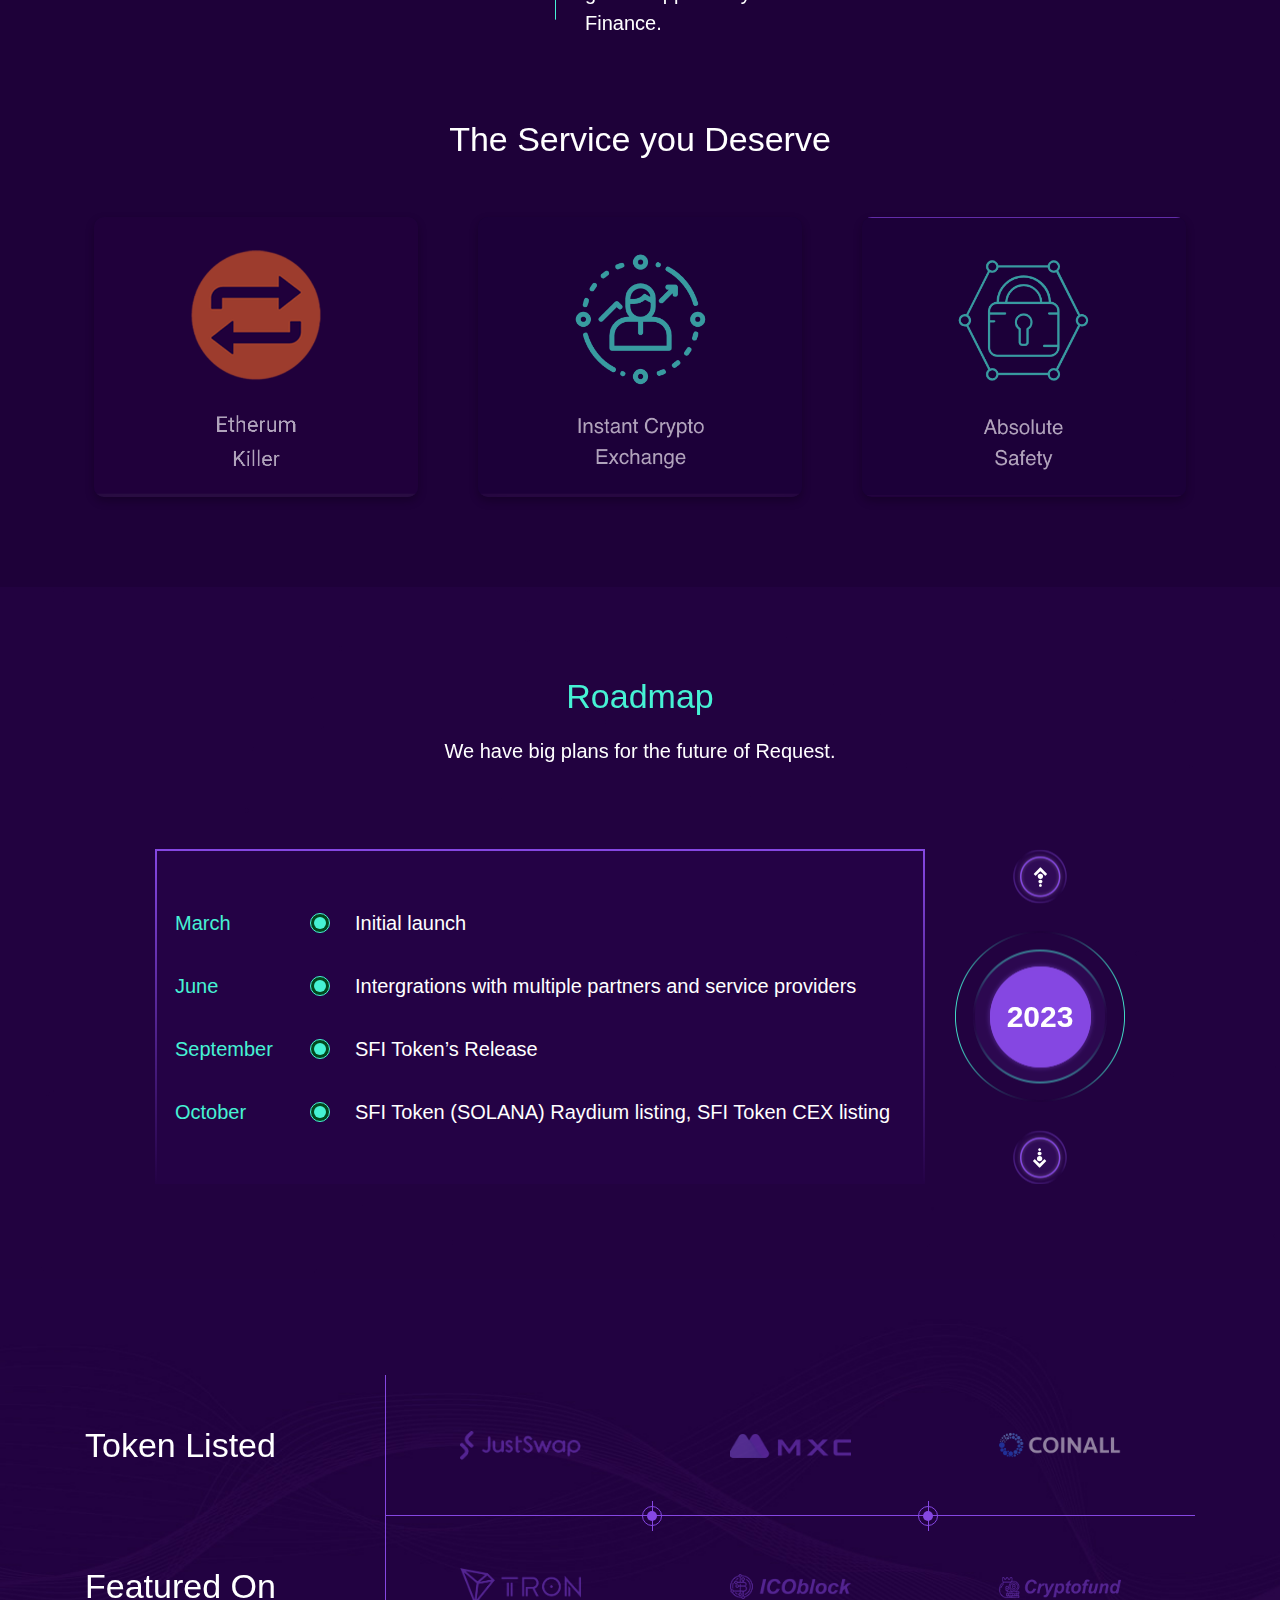
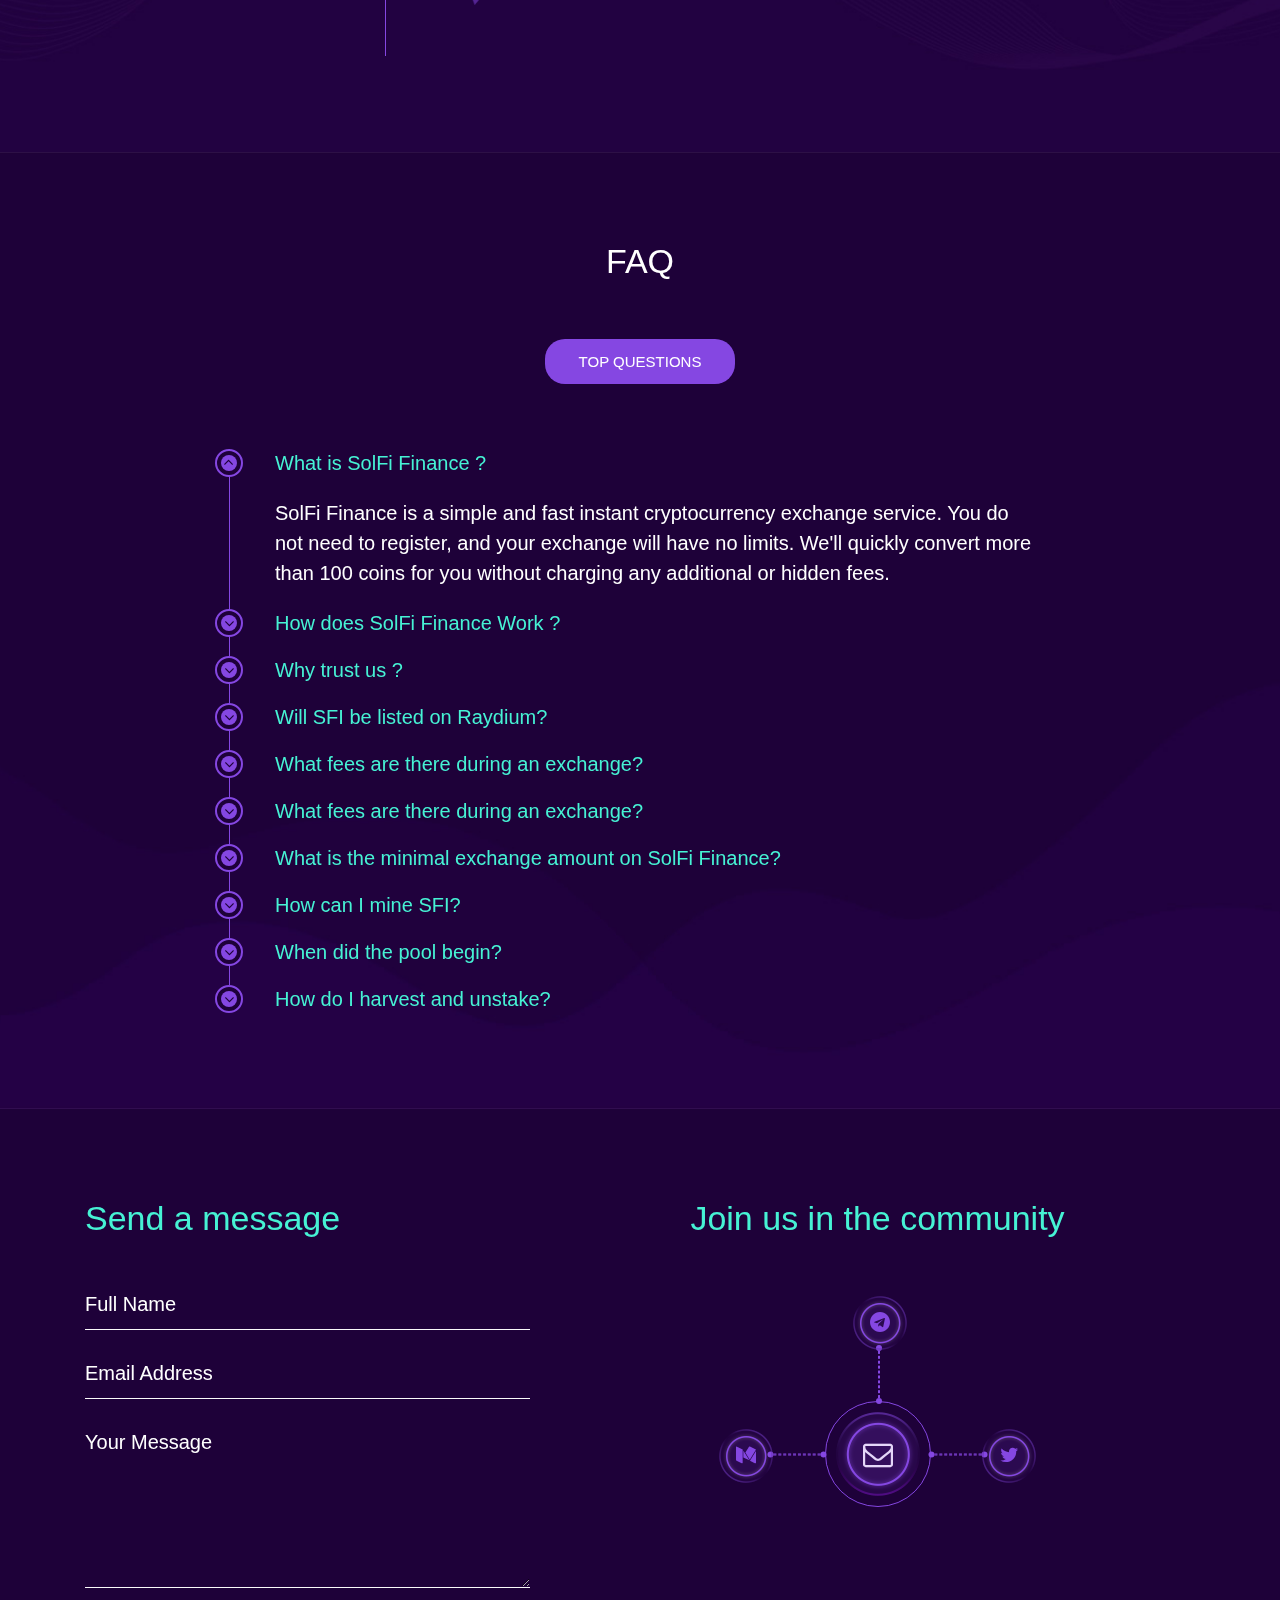
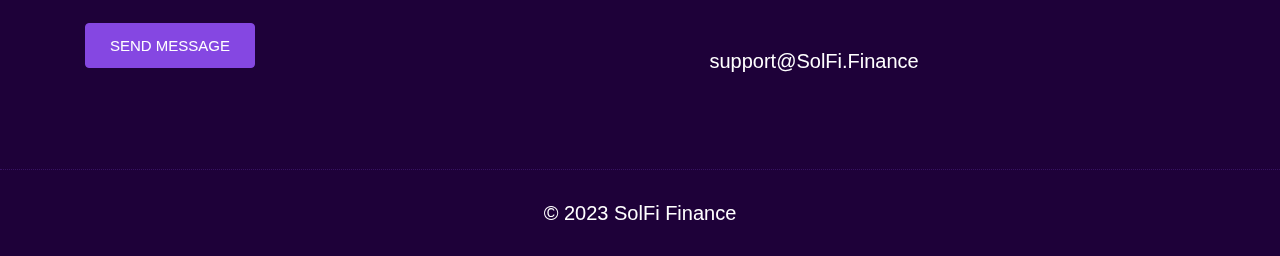
==== commit 085c7312: "fix" ====
--- a/index.html
+++ b/index.html
@@ -53,7 +53,7 @@
 						<li class="menu-item"><a href="#roadmap" class="nav-link">Roadmap</a></li>
 					
 						<li class="menu-item"><a href="#faq" class="nav-link">Faq</a></li>
-						<li class="menu-item"><a href="https://t.me/SolFi_Finance" class="nav-link">Telegram</a></li>
+						<li class="menu-item"><a href="https://t.me/SolFiDEX" class="nav-link">Telegram</a></li>
 						<li class="menu-item"><a href="https://twitter.com/SolFi_Finance" class="nav-link">Twitter</a></li>
 					</ul>
 				</nav>
@@ -581,7 +581,7 @@
 							</div>
 
 							<div class="tm-single-social-btn">
-								<a href="https://t.me/SolFi_Finance" class="tm-social-btn tm-telegram"><span><i
+								<a href="https://t.me/SolFiDEX" class="tm-social-btn tm-telegram"><span><i
 											class="fa fa-telegram"></i></span></a>
 								<div class="tm-social-btn-text">Telegram</div>
 							</div>
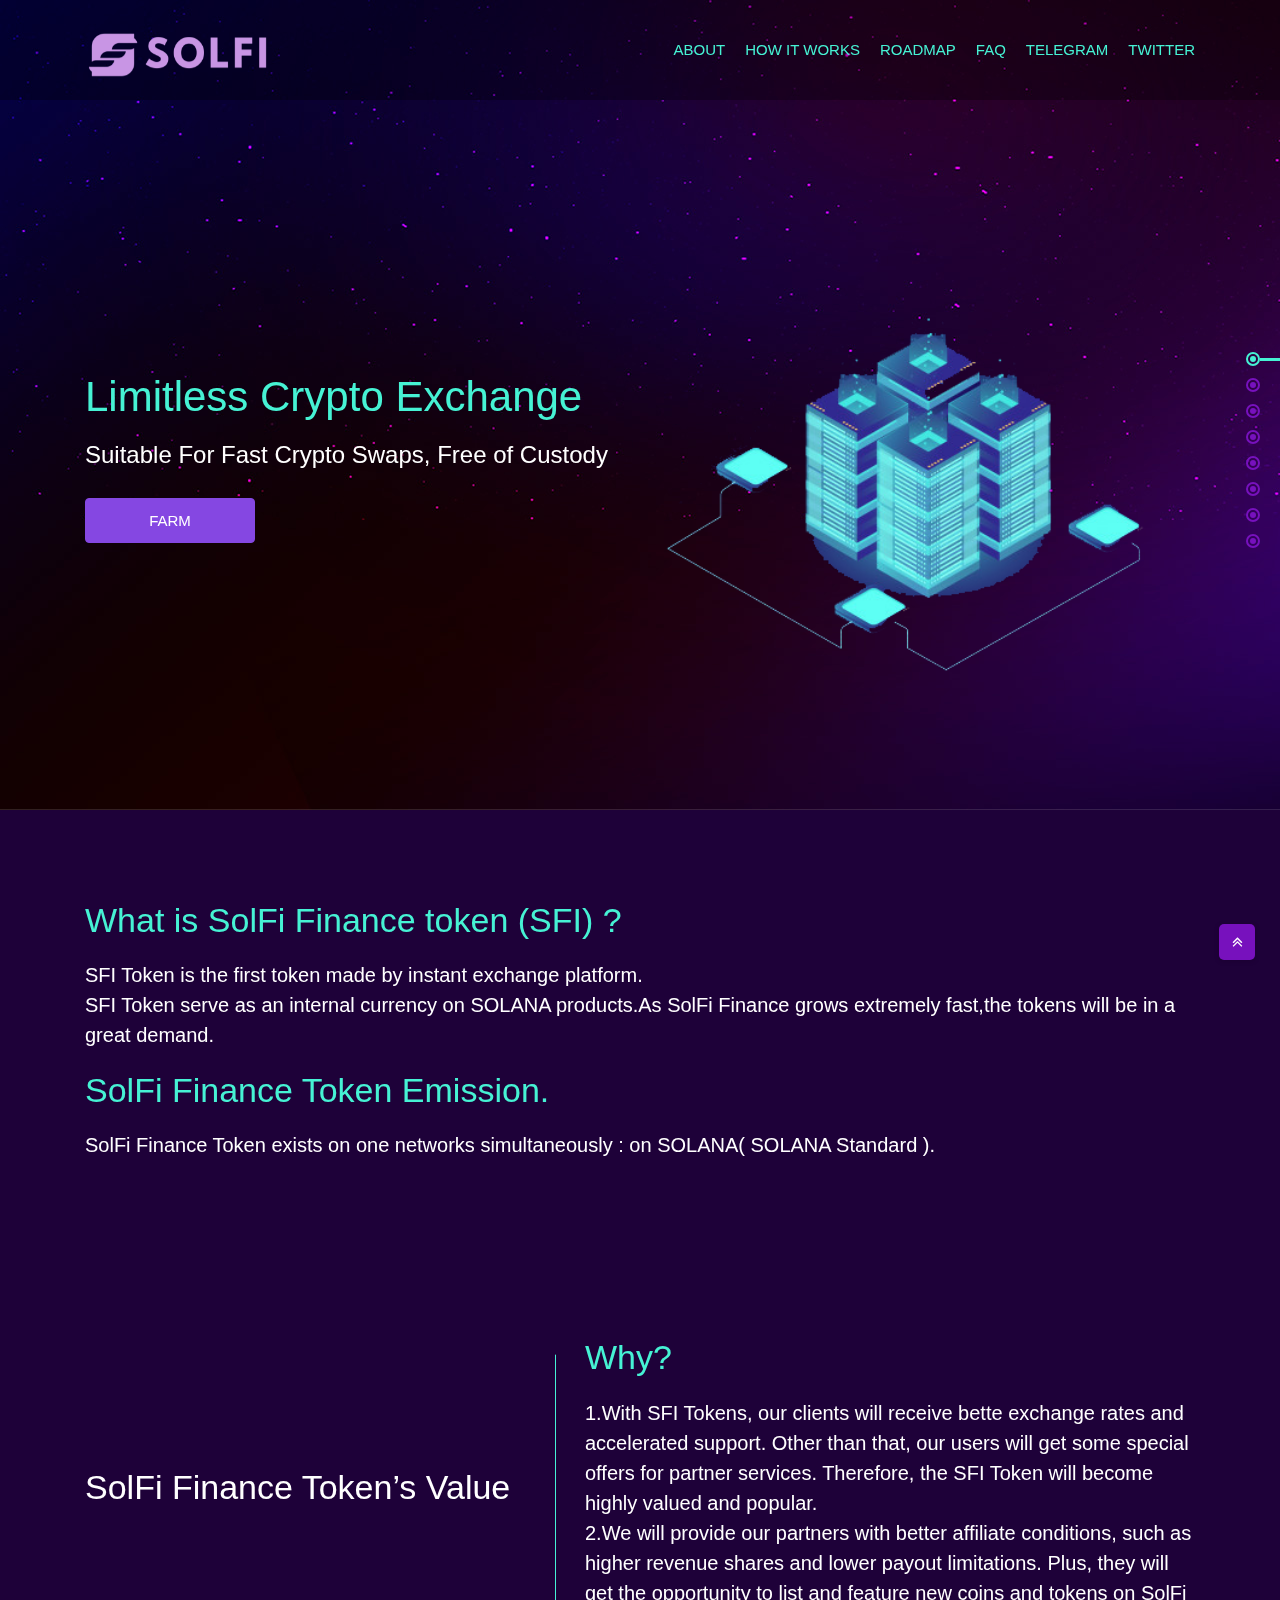
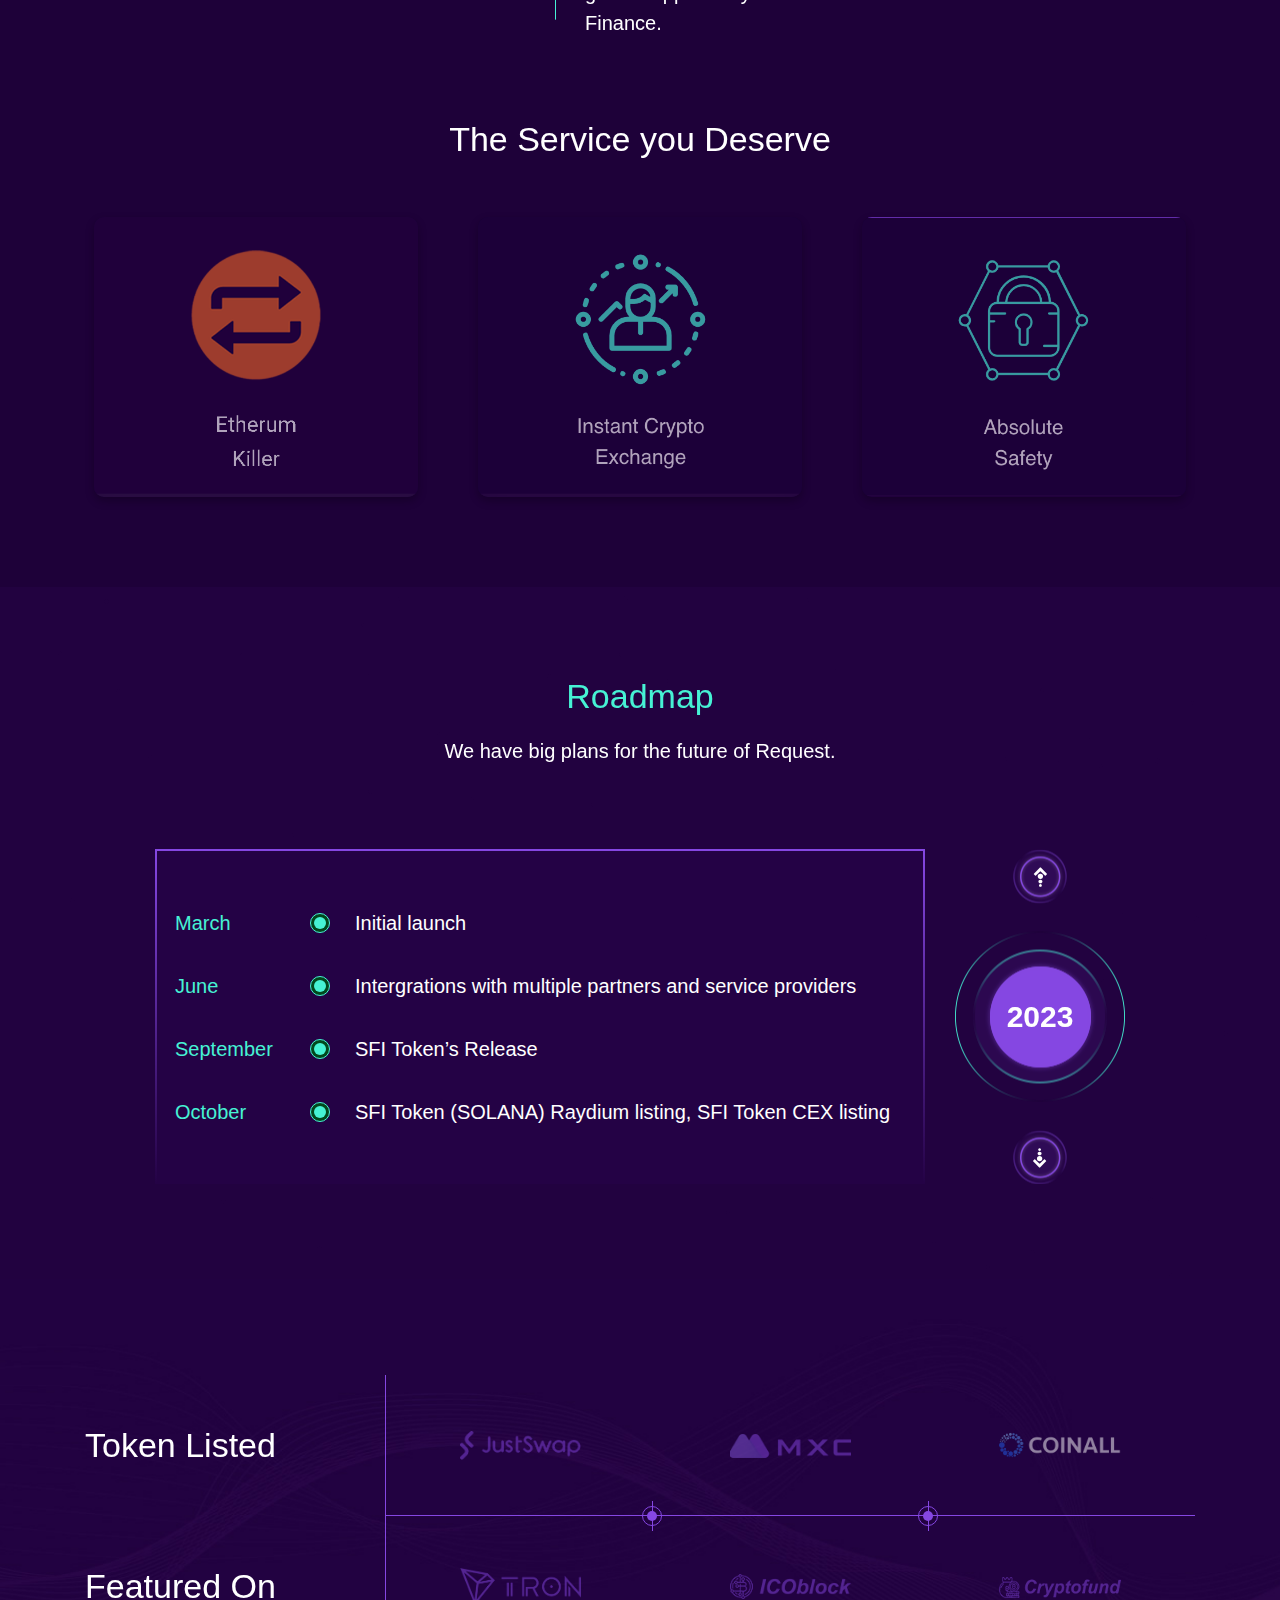
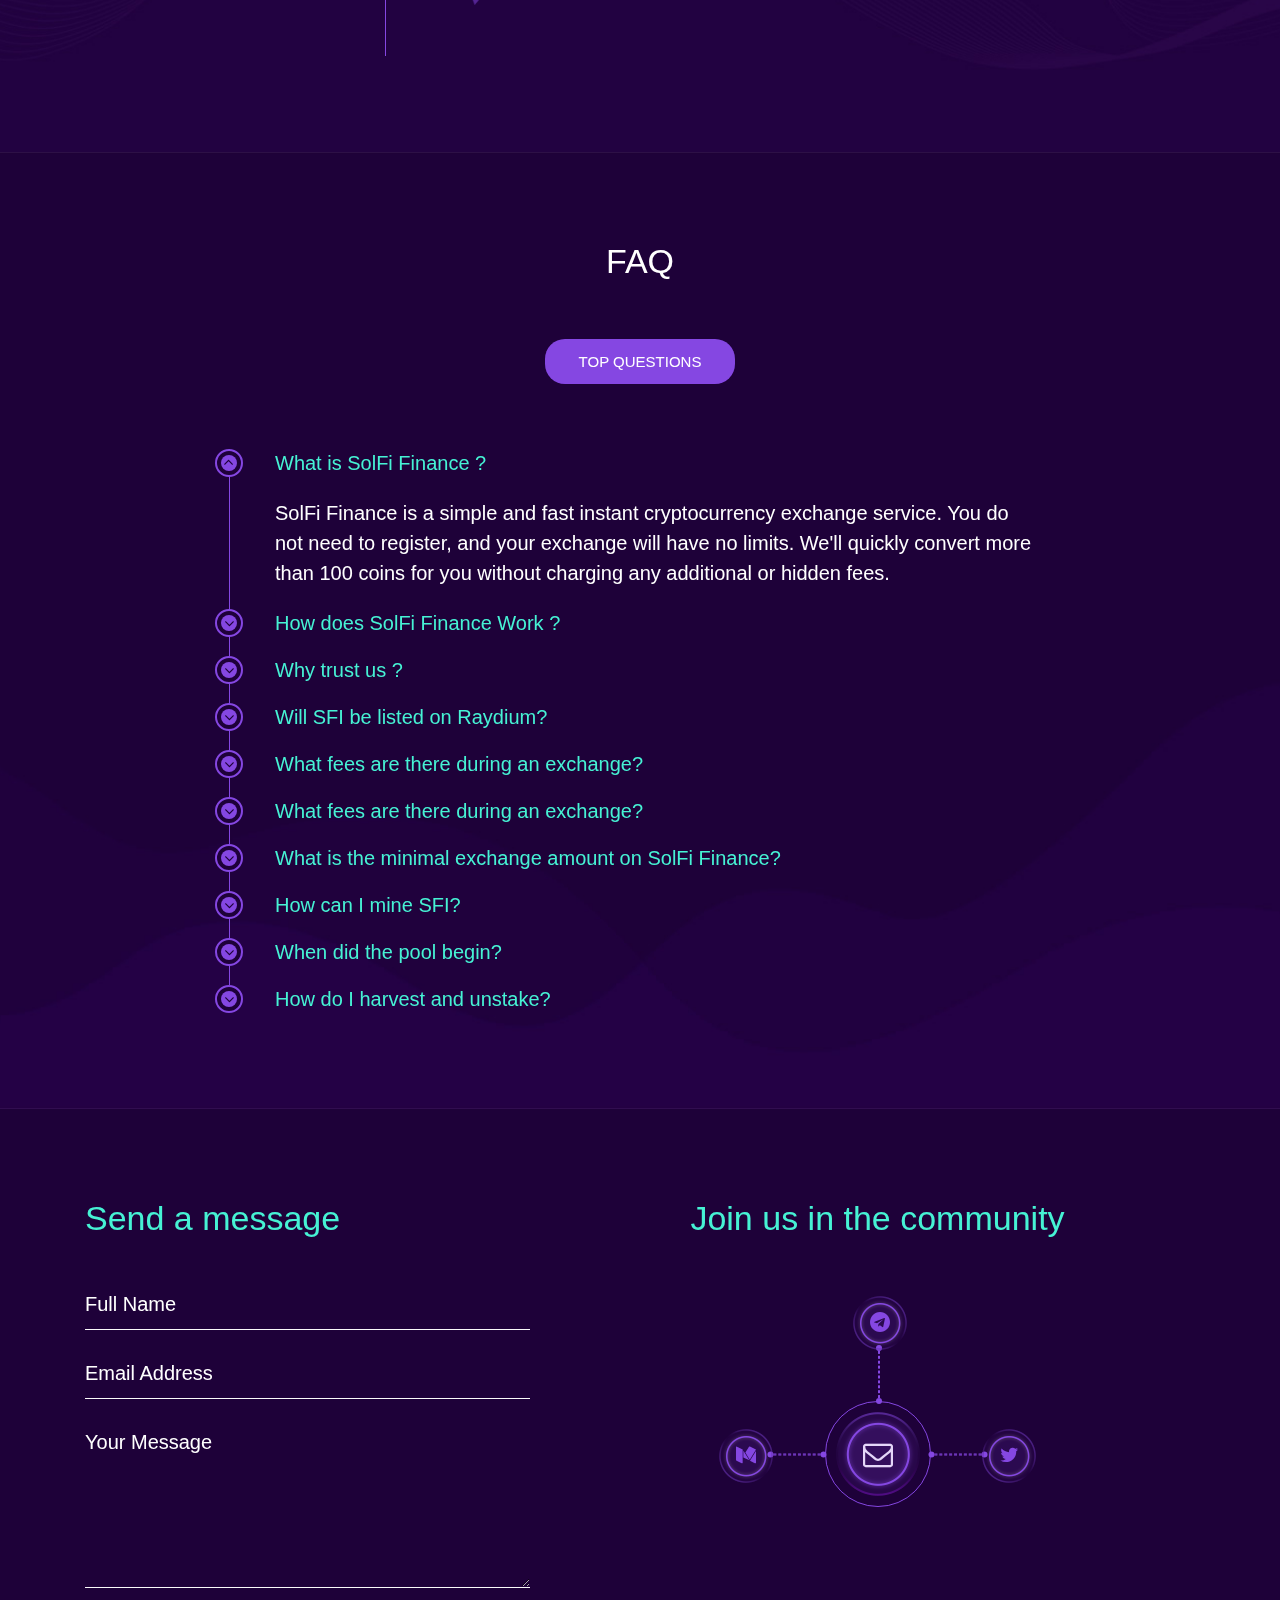
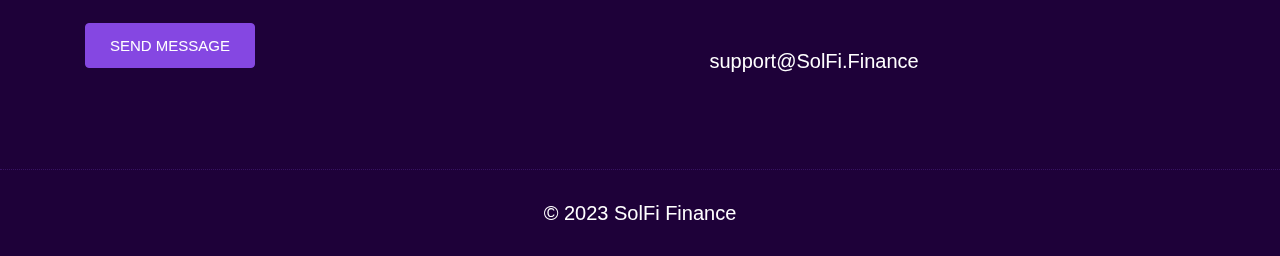
==== commit 6392569e: "fix" ====
--- a/index.html
+++ b/index.html
@@ -145,7 +145,7 @@
 				</div>
 				<div class="tm-section-heading-right">
 					<h2 class="col-xs-b20 tm-md-f28 tm-md-lh34">Why?</h2>
-					<div class="tm-f20 tm-md-f15 tm-lh30 tm-md-lh24">1.With SFI Tokens, our clients will receive better
+					<div class="tm-f20 tm-md-f15 tm-lh30 tm-md-lh24">1.With SFI Tokens, our clients will receive bette
 						exchange rates and accelerated support. Other than that, our users will get some special offers
 						for partner services. Therefore, the SFI Token will become highly valued and popular.</div>
 					<div class="tm-f20 tm-md-f15 tm-lh30 tm-md-lh24">2.We will provide our partners with better
